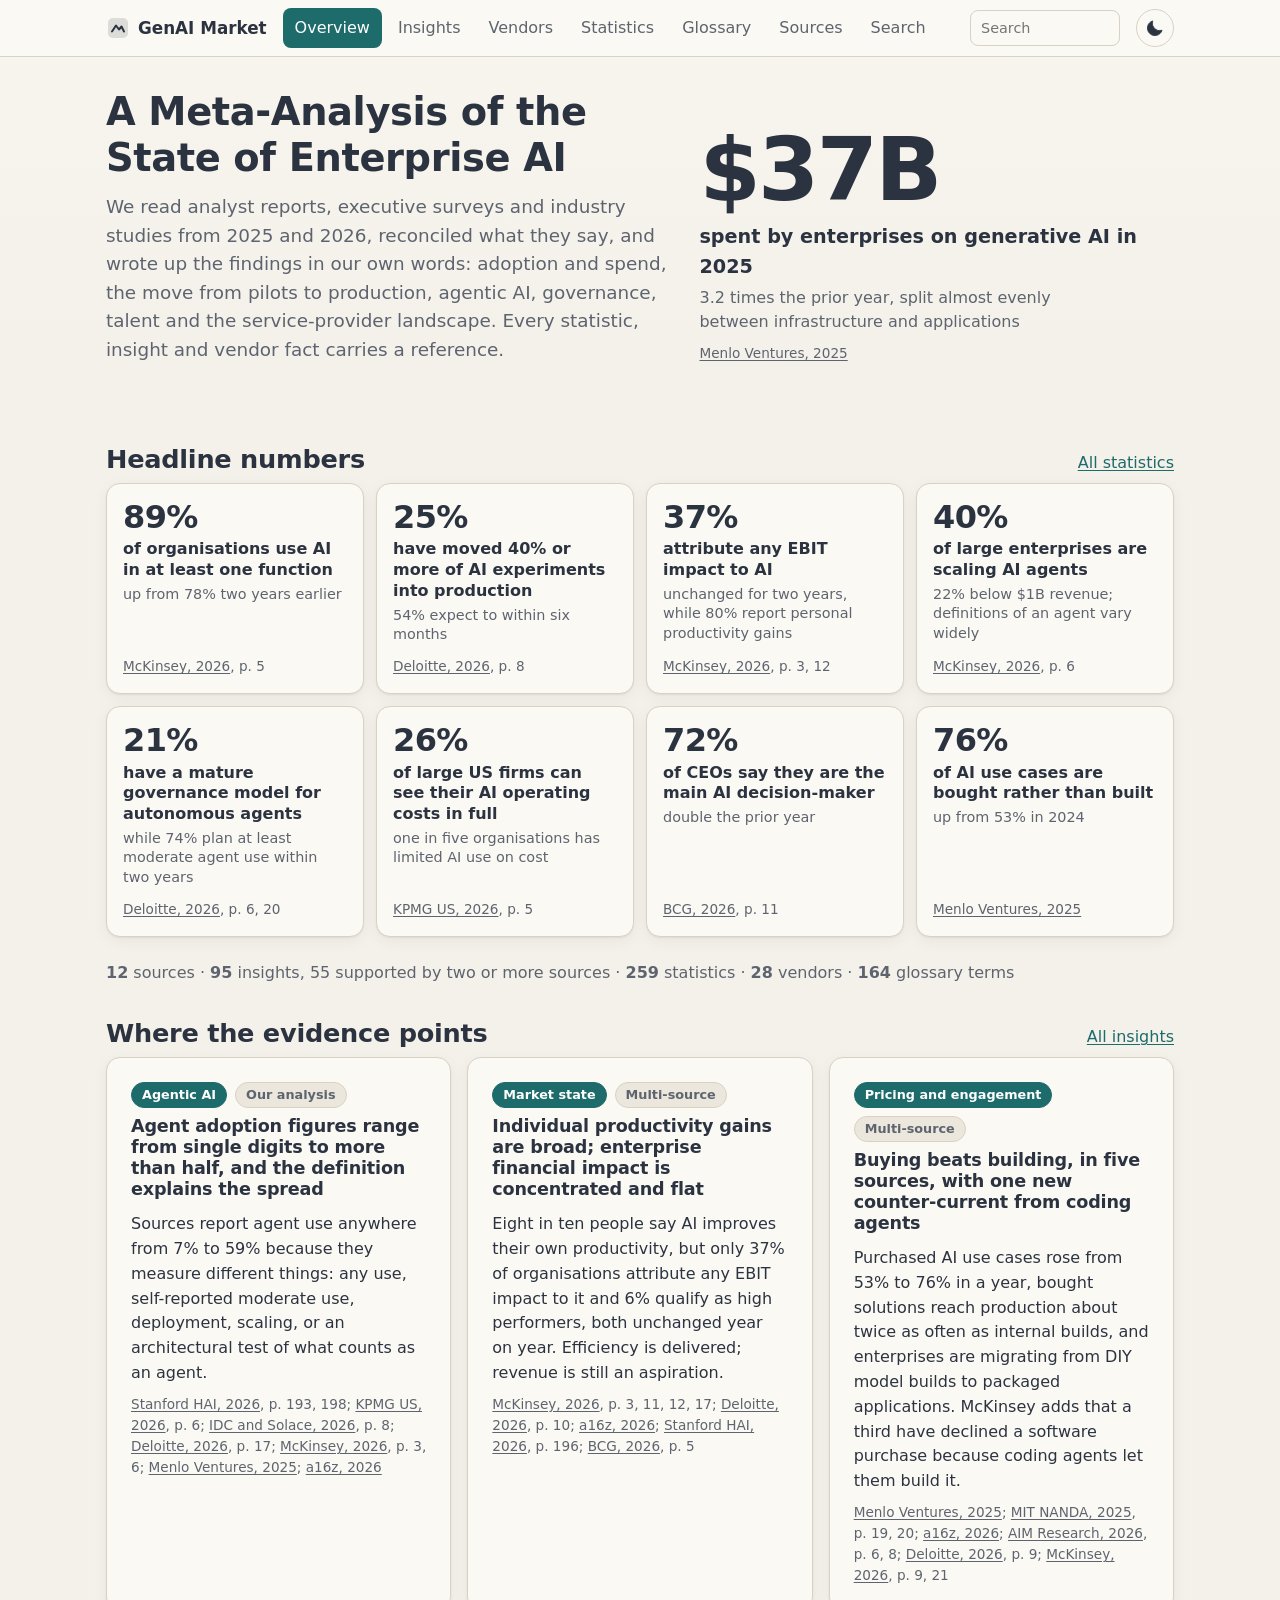
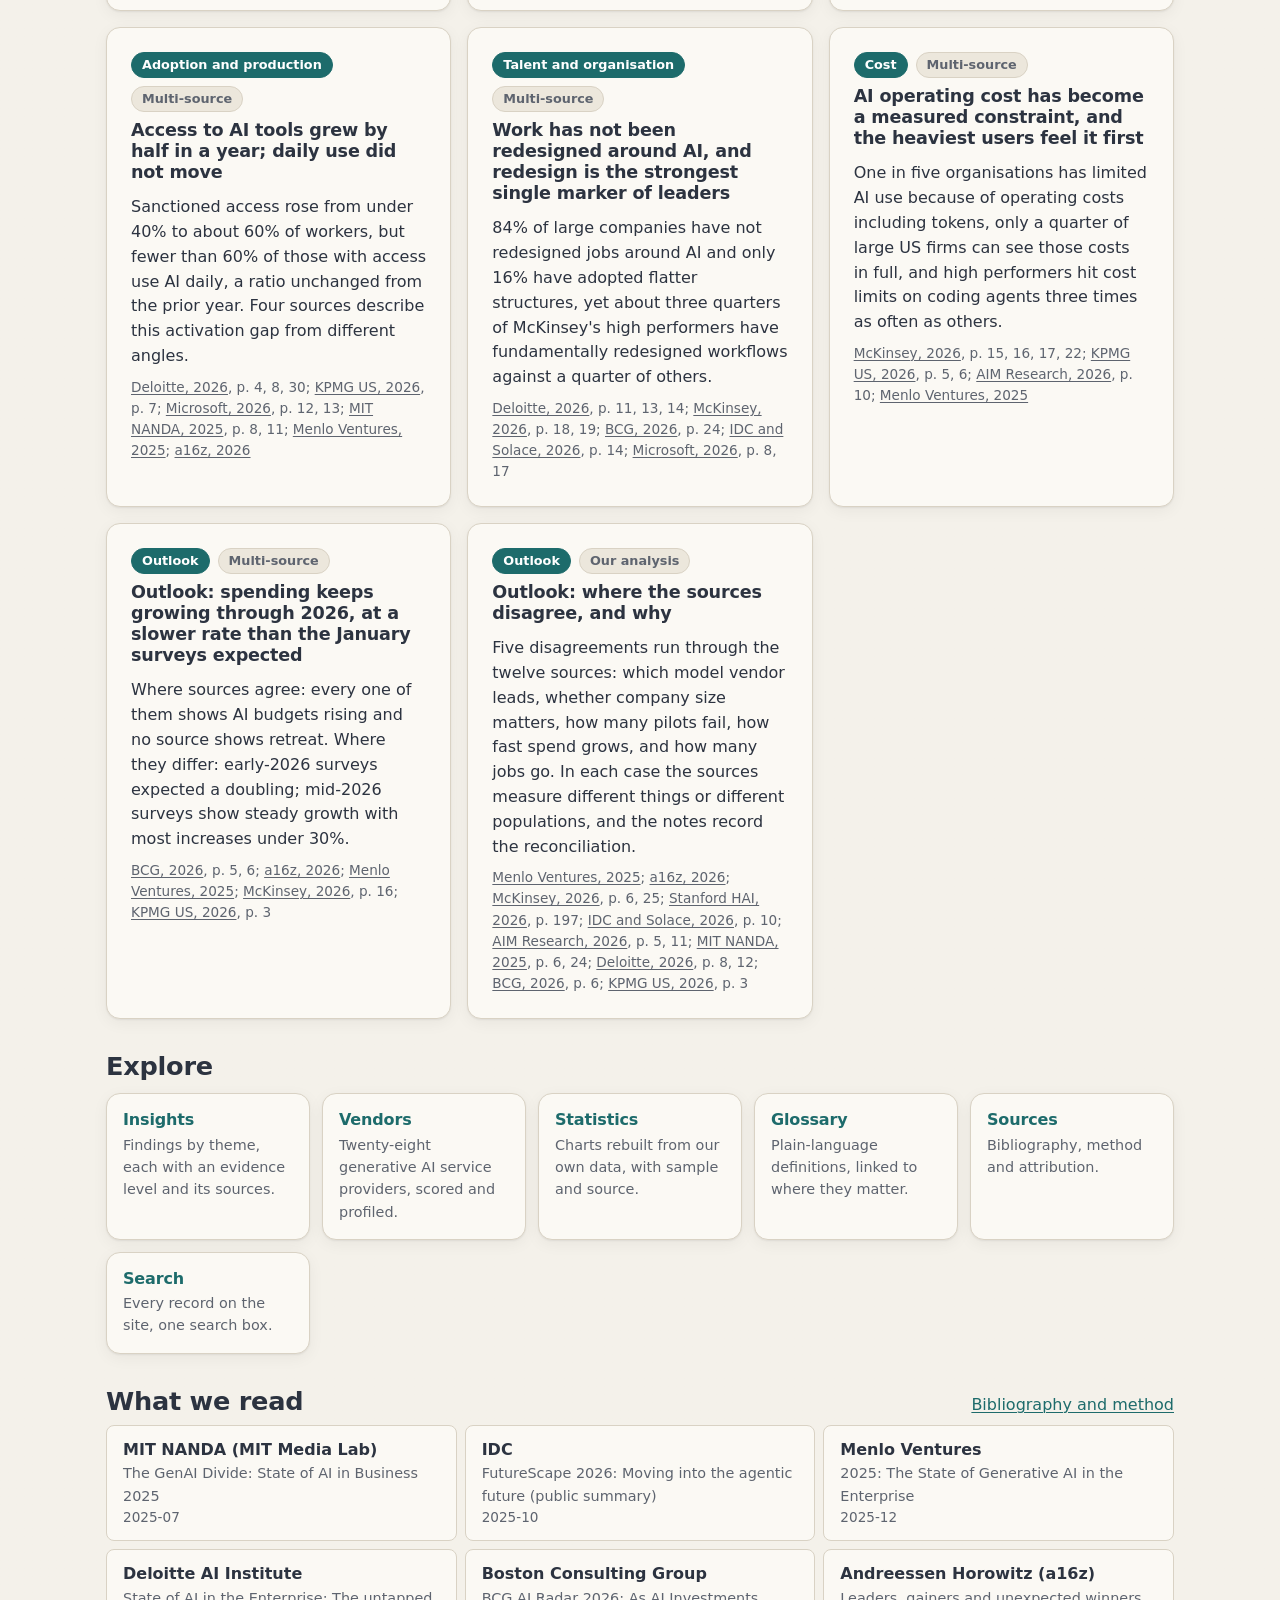
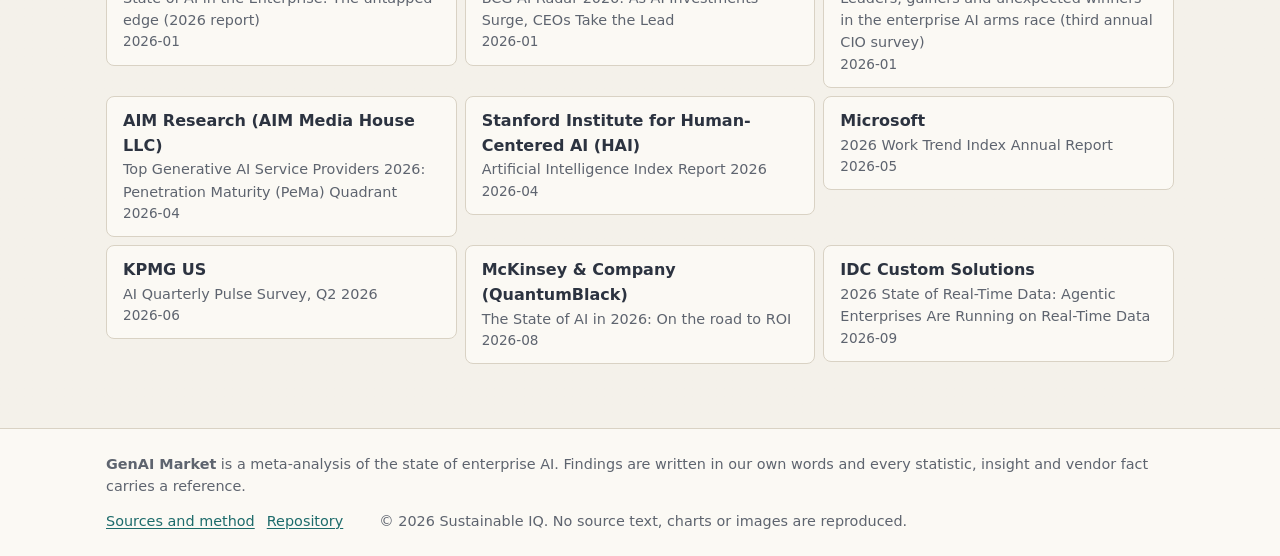
==== site/index.html @ 607a6de2 "Headline: A Meta-Analysis of the State of Enterprise AI Title case, source count removed from the he" ====
<!DOCTYPE html>
<html lang="en">
<head>
<meta charset="utf-8">
<meta name="viewport" content="width=device-width, initial-scale=1">
<title>GenAI Market — A Meta-Analysis of the State of Enterprise AI</title>
<meta name="description" content="A meta-analysis of enterprise AI adoption and the generative AI services market, built from twelve analyst reports and surveys, with a reference for every finding.">
<link rel="icon" href="assets/favicon.svg" type="image/svg+xml">
<link rel="stylesheet" href="css/site.css">
<script>
/* Apply a stored theme before first paint to avoid a flash. */
(function(){try{var t=localStorage.getItem("theme");if(t==="dark"||t==="light")document.documentElement.setAttribute("data-theme",t);}catch(e){}})();
</script>
</head>
<body data-page="home">
<main id="main" class="container">
<section class="hero" aria-labelledby="hero-heading">
  <div>
    <h1 id="hero-heading">A Meta-Analysis of the State of Enterprise AI</h1>
    <p class="lead">We read analyst reports, executive surveys and industry studies from 2025 and 2026, reconciled what they say, and wrote up the findings in our own words: adoption and spend, the move from pilots to production, agentic AI, governance, talent and the service-provider landscape. Every statistic, insight and vendor fact carries a reference.</p>
  </div>
  <div id="hero" aria-live="polite"></div>
</section>

<section aria-labelledby="kpi-heading">
  <div class="section-head">
    <h2 id="kpi-heading">Headline numbers</h2>
    <a href="stats.html">All statistics</a>
  </div>
  <div id="kpis" class="kpi-row"></div>
  <p id="counts" class="counts"></p>
</section>

<section aria-labelledby="insights-heading">
  <div class="section-head">
    <h2 id="insights-heading">Where the evidence points</h2>
    <a href="insights.html">All insights</a>
  </div>
  <div id="top-insights" class="grid"></div>
</section>

<section aria-labelledby="explore-heading">
  <h2 id="explore-heading">Explore</h2>
  <div class="section-links">
    <a class="card" href="insights.html"><h3>Insights</h3><p class="muted">Findings by theme, each with an evidence level and its sources.</p></a>
    <a class="card" href="vendors.html"><h3>Vendors</h3><p class="muted">Twenty-eight generative AI service providers, scored and profiled.</p></a>
    <a class="card" href="stats.html"><h3>Statistics</h3><p class="muted">Charts rebuilt from our own data, with sample and source.</p></a>
    <a class="card" href="glossary.html"><h3>Glossary</h3><p class="muted">Plain-language definitions, linked to where they matter.</p></a>
    <a class="card" href="sources.html"><h3>Sources</h3><p class="muted">Bibliography, method and attribution.</p></a>
    <a class="card" href="search.html"><h3>Search</h3><p class="muted">Every record on the site, one search box.</p></a>
  </div>
</section>

<section aria-labelledby="sources-heading">
  <div class="section-head">
    <h2 id="sources-heading">What we read</h2>
    <a href="sources.html">Bibliography and method</a>
  </div>
  <ul id="sources-strip" class="sources-strip"></ul>
</section>
</main>
<script src="js/shell.js"></script>
<script src="js/home.js"></script>
</body>
</html>
---- site/css/site.css ----
/* GenAI Market — shared styles. No build step; plain CSS with custom properties. */

/* ---------- Tokens ---------- */
:root {
  /* Warm ivory surfaces and charcoal ink: no pure white, no pure black. Teal accent. */
  --bg: #f4f1ea;
  --surface: #fbf9f4;
  --surface-2: #ece7dc;
  --text: #2c3340;
  --muted: #5e646f;
  --border: #d9d2c4;
  --accent: #1d6b6b;
  --accent-strong: #155555;
  --accent-contrast: #ffffff;
  --link: #1d6b6b;
  --link-hover: #155555;
  --focus: #d99a1e;
  --warn-bg: #f6e7c6;
  --warn-text: #664806;
  --ok: #2f7a4d;

  --font-sans: system-ui, -apple-system, "Segoe UI", Roboto, "Helvetica Neue", Arial, sans-serif;
  --font-mono: ui-monospace, "Cascadia Mono", "SF Mono", Menlo, Consolas, monospace;

  --space-1: 4px;
  --space-2: 8px;
  --space-3: 12px;
  --space-4: 16px;
  --space-5: 24px;
  --space-6: 32px;
  --space-7: 48px;
  --space-8: 64px;

  --radius: 8px;
  --radius-lg: 14px;
  --container: 1100px;
  --gutter: 16px;
  --shadow: 0 1px 2px rgba(0, 0, 0, 0.06), 0 4px 16px rgba(0, 0, 0, 0.05);

  color-scheme: light;
}

@media (prefers-color-scheme: dark) {
  :root:not([data-theme="light"]) {
    --bg: #1a1d23;
    --surface: #22262e;
    --surface-2: #2b3039;
    --text: #e6e2d9;
    --muted: #a29e95;
    --border: #3a3f49;
    --accent: #7cc4bf;
    --accent-strong: #9dd6d2;
    --accent-contrast: #0f1f1e;
    --link: #7cc4bf;
    --link-hover: #9dd6d2;
    --focus: #f0b84a;
    --warn-bg: #3b2f12;
    --warn-text: #f1d391;
    --ok: #6cc48f;
    --shadow: 0 1px 2px rgba(0, 0, 0, 0.4), 0 4px 16px rgba(0, 0, 0, 0.35);
    color-scheme: dark;
  }
}

:root[data-theme="dark"] {
  --bg: #1a1d23;
  --surface: #22262e;
  --surface-2: #2b3039;
  --text: #e6e2d9;
  --muted: #a29e95;
  --border: #3a3f49;
  --accent: #7cc4bf;
  --accent-strong: #9dd6d2;
  --accent-contrast: #0f1f1e;
  --link: #7cc4bf;
  --link-hover: #9dd6d2;
  --focus: #f0b84a;
  --warn-bg: #3b2f12;
  --warn-text: #f1d391;
  --ok: #6cc48f;
  --shadow: 0 1px 2px rgba(0, 0, 0, 0.4), 0 4px 16px rgba(0, 0, 0, 0.35);
  color-scheme: dark;
}

/* ---------- Base ---------- */
*, *::before, *::after { box-sizing: border-box; }

html { -webkit-text-size-adjust: 100%; scroll-padding-top: 72px; }
@media (max-width: 640px) { html { scroll-padding-top: 112px; } }

body {
  margin: 0;
  background: var(--bg);
  background-image: linear-gradient(180deg, color-mix(in srgb, var(--surface) 55%, var(--bg)) 0, var(--bg) 360px);
  background-repeat: no-repeat;
  color: var(--text);
  font-family: var(--font-sans);
  font-size: 16px;
  line-height: 1.55;
  min-height: 100vh;
  display: flex;
  flex-direction: column;
}

a { color: var(--link); text-decoration-thickness: 1px; text-underline-offset: 2px; }
a:hover { color: var(--link-hover); }

:focus-visible { outline: 3px solid var(--focus); outline-offset: 2px; }

h1, h2, h3, h4 { line-height: 1.2; margin: 0 0 var(--space-3); font-weight: 650; letter-spacing: -0.01em; }
h1 { font-size: clamp(1.7rem, 2.2vw + 1rem, 2.4rem); }
h2 { font-size: clamp(1.3rem, 1.2vw + 1rem, 1.6rem); margin-top: var(--space-6); }
h3 { font-size: 1.1rem; margin-top: var(--space-5); }
p { margin: 0 0 var(--space-4); }
small, .muted { color: var(--muted); }
code, pre { font-family: var(--font-mono); font-size: 0.92em; }
hr { border: 0; border-top: 1px solid var(--border); margin: var(--space-6) 0; }

img, svg { max-width: 100%; height: auto; }

.container {
  width: 100%;
  max-width: var(--container);
  margin: 0 auto;
  padding-left: var(--gutter);
  padding-right: var(--gutter);
}

.skip-link {
  position: absolute; left: -9999px; top: 0;
  background: var(--accent); color: var(--accent-contrast);
  padding: var(--space-2) var(--space-3); border-radius: 0 0 var(--radius) 0; z-index: 100;
}
.skip-link:focus { left: 0; }

/* ---------- Header and nav ---------- */
.site-header {
  background: var(--surface);
  border-bottom: 1px solid var(--border);
  position: sticky; top: 0; z-index: 50;
}
.site-header .container {
  display: flex; align-items: center; gap: var(--space-4);
  min-height: 56px;
}
.brand {
  display: inline-flex; align-items: center; gap: var(--space-2);
  color: var(--text); text-decoration: none; font-weight: 700; white-space: nowrap;
}
.brand svg { width: 24px; height: 24px; }
.brand-name { font-size: 1.05rem; }

.site-nav { flex: 1; min-width: 0; }
.site-nav ul {
  list-style: none; margin: 0; padding: 0;
  display: flex; gap: var(--space-1);
  overflow-x: auto; scrollbar-width: none;
}
.site-nav ul::-webkit-scrollbar { display: none; }
.site-nav a {
  display: block; padding: var(--space-2) var(--space-3);
  border-radius: var(--radius); color: var(--muted); text-decoration: none; white-space: nowrap;
  font-weight: 500;
}
.site-nav a:hover { color: var(--text); background: var(--surface-2); }
.site-nav a[aria-current="page"] { color: var(--accent-contrast); background: var(--accent); }

.theme-toggle {
  flex: none; display: inline-flex; align-items: center; justify-content: center;
  width: 38px; height: 38px; padding: 0; border-radius: 50%;
  border: 1px solid var(--border); background: var(--surface); color: var(--text); cursor: pointer;
}
.theme-toggle:hover { background: var(--surface-2); }
.theme-toggle svg { width: 20px; height: 20px; }

@media (max-width: 640px) {
  .site-header .container { flex-wrap: wrap; padding-top: var(--space-2); padding-bottom: var(--space-2); row-gap: var(--space-2); }
  .brand { order: 1; }
  .theme-toggle { order: 2; margin-left: auto; }
  .site-nav { order: 3; flex-basis: 100%; }
  .site-nav ul { padding-bottom: 2px; }
}

/* ---------- Main and footer ---------- */
main { flex: 1; padding-top: var(--space-6); padding-bottom: var(--space-8); }

.site-footer {
  border-top: 1px solid var(--border);
  background: var(--surface);
  color: var(--muted);
  font-size: 0.9rem;
  padding: var(--space-5) 0;
}
.site-footer .container { display: flex; flex-wrap: wrap; gap: var(--space-3) var(--space-5); align-items: baseline; }
.site-footer p { margin: 0; }
.site-footer nav a { margin-right: var(--space-3); }

/* ---------- Common components ---------- */
.lead { font-size: 1.15rem; color: var(--muted); max-width: 60ch; }

.card {
  background: var(--surface);
  border: 1px solid var(--border);
  border-radius: var(--radius-lg);
  padding: var(--space-5);
  box-shadow: var(--shadow);
}
.stack > * + * { margin-top: var(--space-4); }

a.card { display: block; color: inherit; text-decoration: none; }
a.card:hover { border-color: var(--accent); }
a.card h3 { color: var(--link); margin-top: 0; }
a.card p { margin-bottom: 0; }

.grid { display: grid; gap: var(--space-4); grid-template-columns: repeat(auto-fit, minmax(min(260px, 100%), 1fr)); }

.pill {
  display: inline-block; padding: 2px 10px; border-radius: 999px;
  background: var(--surface-2); color: var(--muted); font-size: 0.8rem; font-weight: 600;
  border: 1px solid var(--border);
}
a.pill { text-decoration: none; }
a.pill:hover { border-color: var(--accent); }
.pill-accent { background: var(--accent); color: var(--accent-contrast); border-color: var(--accent); }
a.pill-accent:hover { background: var(--accent-strong); color: var(--accent-contrast); }
.pill-ok { color: var(--ok); }
.pill-warn { background: var(--warn-bg); color: var(--warn-text); border-color: transparent; }

.notice {
  background: var(--warn-bg); color: var(--warn-text);
  border-radius: var(--radius); padding: var(--space-3) var(--space-4); margin: var(--space-4) 0;
}

.placeholder {
  border: 1px dashed var(--border); border-radius: var(--radius-lg);
  padding: var(--space-6); color: var(--muted); text-align: center; margin-top: var(--space-5);
}

.ref { color: var(--muted); font-size: 0.85rem; }
.ref a { color: inherit; }

table { border-collapse: collapse; width: 100%; font-size: 0.95rem; }
th, td { text-align: left; padding: var(--space-2) var(--space-3); border-bottom: 1px solid var(--border); vertical-align: top; }
th { color: var(--muted); font-weight: 600; font-size: 0.85rem; text-transform: uppercase; letter-spacing: 0.04em; }
.table-wrap { overflow-x: auto; }

button, .button {
  font: inherit; cursor: pointer;
  border: 1px solid var(--border); background: var(--surface); color: var(--text);
  padding: var(--space-2) var(--space-4); border-radius: var(--radius);
}
button:hover, .button:hover { background: var(--surface-2); }
.button-primary { background: var(--accent); color: var(--accent-contrast); border-color: var(--accent); }
.button-primary:hover { background: var(--accent-strong); }

input[type="search"], input[type="text"], select {
  font: inherit; color: var(--text); background: var(--surface);
  border: 1px solid var(--border); border-radius: var(--radius); padding: var(--space-2) var(--space-3);
  min-height: 40px;
}

.visually-hidden {
  position: absolute !important; width: 1px; height: 1px; overflow: hidden;
  clip: rect(0 0 0 0); white-space: nowrap; border: 0; padding: 0; margin: -1px;
}

@media (prefers-reduced-motion: no-preference) {
  .site-nav a, .theme-toggle, button, .button { transition: background-color 120ms ease, color 120ms ease; }
}

/* ---------- Chart tokens (validated with the dataviz palette checker on both surfaces) ---------- */
:root {
  --series-1: #2a78d6; --series-2: #eb6834; --series-3: #1baf7a; --series-4: #eda100;
  --series-5: #e87ba4; --series-6: #008300; --series-7: #4a3aa7; --series-8: #e34948;
  --seq-250: #86b6ef; --seq-350: #5598e7; --seq-450: #2a78d6; --seq-550: #1c5cab; --seq-650: #104281;
  --div-neg: #e34948; --div-mid: #ece7dc; --div-pos: #2a78d6;
  --viz-grid: #e4dfd3; --viz-axis: #c6bfb0; --viz-muted: #86827a; --viz-deemph: #cbc5b8;
}
@media (prefers-color-scheme: dark) {
  :root:not([data-theme="light"]) {
    --series-1: #3987e5; --series-2: #d95926; --series-3: #199e70; --series-4: #c98500;
    --series-5: #d55181; --series-6: #008300; --series-7: #9085e9; --series-8: #e66767;
    --seq-250: #184f95; --seq-350: #256abf; --seq-450: #3987e5; --seq-550: #6da7ec; --seq-650: #9ec5f4;
    --div-neg: #e66767; --div-mid: #2b3039; --div-pos: #3987e5;
    --viz-grid: #30353e; --viz-axis: #3d424c; --viz-muted: #8b877f; --viz-deemph: #4d525c;
  }
}
:root[data-theme="dark"] {
  --series-1: #3987e5; --series-2: #d95926; --series-3: #199e70; --series-4: #c98500;
  --series-5: #d55181; --series-6: #008300; --series-7: #9085e9; --series-8: #e66767;
  --seq-250: #184f95; --seq-350: #256abf; --seq-450: #3987e5; --seq-550: #6da7ec; --seq-650: #9ec5f4;
  --div-neg: #e66767; --div-mid: #2b3039; --div-pos: #3987e5;
  --viz-grid: #30353e; --viz-axis: #3d424c; --viz-muted: #8b877f; --viz-deemph: #4d525c;
}

/* ---------- Overview page ---------- */
.hero {
  display: grid; gap: var(--space-5); align-items: end;
  grid-template-columns: minmax(0, 1.2fr) minmax(0, 1fr);
  margin-bottom: var(--space-6);
}
.hero-figure { font-size: clamp(3rem, 6vw + 1rem, 5.5rem); font-weight: 700; line-height: 1; letter-spacing: -0.03em; margin: 0 0 var(--space-2); }
.hero-label { font-size: 1.2rem; font-weight: 600; margin: 0 0 var(--space-1); }
.hero-context { margin: 0 0 var(--space-2); max-width: 40ch; }
@media (max-width: 760px) { .hero { grid-template-columns: 1fr; } }

.kpi-row { display: grid; gap: var(--space-3); grid-template-columns: repeat(auto-fit, minmax(min(220px, 100%), 1fr)); }
.stat-tile {
  display: flex; flex-direction: column; gap: var(--space-1);
  background: var(--surface); border: 1px solid var(--border); border-radius: var(--radius-lg);
  padding: var(--space-4); color: inherit; text-decoration: none; box-shadow: var(--shadow);
}
.stat-link { display: flex; flex-direction: column; gap: var(--space-1); color: inherit; text-decoration: none; }
.stat-link:hover .stat-value { color: var(--link); }
.stat-value { font-size: 2rem; font-weight: 650; line-height: 1.1; letter-spacing: -0.02em; }
.stat-label { font-weight: 600; line-height: 1.3; }
.stat-context { font-size: 0.9rem; line-height: 1.35; }
.stat-tile .ref { margin-top: auto; padding-top: var(--space-2); }

.counts { margin: var(--space-5) 0 0; color: var(--muted); }

.section-head { display: flex; align-items: baseline; justify-content: space-between; gap: var(--space-4); flex-wrap: wrap; }
.section-head h2 { margin-bottom: var(--space-2); }

.insight-card h3 { margin-top: var(--space-2); }
.insight-card h3 a { color: inherit; text-decoration: none; }
.insight-card h3 a:hover { color: var(--link); text-decoration: underline; }
.insight-card p { margin-bottom: var(--space-2); }
.insight-card .ref { margin: 0; }
.pills { display: flex; flex-wrap: wrap; gap: var(--space-2); }

.sources-strip { list-style: none; margin: 0; padding: 0; display: grid; gap: var(--space-2); grid-template-columns: repeat(auto-fit, minmax(min(300px, 100%), 1fr)); }
.sources-strip a {
  display: grid; grid-template-columns: 1fr auto; gap: 0 var(--space-3);
  padding: var(--space-3) var(--space-4); border: 1px solid var(--border); border-radius: var(--radius);
  background: var(--surface); color: inherit; text-decoration: none;
}
.sources-strip a:hover { border-color: var(--accent); }
.src-pub { font-weight: 600; }
.src-title { grid-column: 1 / -1; font-size: 0.9rem; color: var(--muted); }
.src-date { font-size: 0.85rem; }

.section-links { display: grid; gap: var(--space-3); grid-template-columns: repeat(auto-fit, minmax(min(200px, 100%), 1fr)); }
.section-links a.card { padding: var(--space-4); }
.section-links h3 { font-size: 1rem; margin-bottom: var(--space-1); }
.section-links p { font-size: 0.9rem; }

/* ---------- Filters and list pages ---------- */
.filters {
  display: flex; flex-wrap: wrap; gap: var(--space-3); align-items: end;
  background: var(--surface); border: 1px solid var(--border); border-radius: var(--radius-lg);
  padding: var(--space-4); margin: var(--space-5) 0 var(--space-3);
}
.filters label { display: flex; flex-direction: column; gap: var(--space-1); font-size: 0.85rem; color: var(--muted); font-weight: 600; }
.filters select, .filters input { font-weight: 400; color: var(--text); min-width: 160px; }
.filters .grow { flex: 1 1 200px; }
.filters .grow input { width: 100%; }
.filters button { min-height: 40px; }
.count-line { margin: 0 0 var(--space-4); }

.theme-head { display: flex; align-items: baseline; gap: var(--space-3); padding-bottom: var(--space-2); border-bottom: 1px solid var(--border); }
.theme-head .count { font-size: 0.95rem; font-weight: 500; }

.insight h3 { margin-top: var(--space-3); }
.insight .pill-id { font-family: var(--font-mono); font-weight: 500; text-decoration: none; }
.insight-summary { margin-bottom: var(--space-3); }
.insight details summary {
  cursor: pointer; color: var(--link); font-weight: 600; list-style: none; display: inline-flex; align-items: center; gap: var(--space-2);
}
.insight details summary::-webkit-details-marker { display: none; }
.insight details summary::before { content: ""; width: 0; height: 0; border: 5px solid transparent; border-left-color: currentColor; border-right-width: 0; transition: transform 120ms ease; }
.insight details[open] summary::before { transform: rotate(90deg); }
.insight-detail { margin-top: var(--space-3); padding-top: var(--space-3); border-top: 1px solid var(--border); }
.insight-detail p:last-child { margin-bottom: 0; }
.insight.is-target { border-color: var(--accent); box-shadow: 0 0 0 3px color-mix(in srgb, var(--accent) 25%, transparent); }

.related { font-size: 0.9rem; }
.chip {
  display: inline-block; margin: 2px 6px 2px 0; padding: 1px 8px; border-radius: 6px;
  background: var(--surface-2); border: 1px solid var(--border); color: var(--text); text-decoration: none; font-size: 0.85rem;
}
.chip:hover { border-color: var(--accent); color: var(--link); }

@media (max-width: 640px) {
  .filters label { flex: 1 1 100%; }
  .filters select, .filters input { min-width: 0; width: 100%; }
  .filters button { width: 100%; }
}

/* ---------- Charts: shared chrome (quadrant, stats) ---------- */
.chart-card { margin-top: var(--space-5); }
.chart-card h2 { margin-top: 0; }
.chart-hint { margin: 0 0 var(--space-2); font-size: 0.9rem; }
.viz-grid { stroke: var(--viz-grid); stroke-width: 1; }
.viz-frame { fill: none; stroke: var(--viz-axis); stroke-width: 1; }
.viz-tick { fill: var(--muted); font-size: 11px; font-variant-numeric: tabular-nums; }
.viz-axis-label { fill: var(--muted); font-size: 12px; font-weight: 600; }
.viz-tooltip {
  position: absolute; z-index: 5; pointer-events: none; min-width: 160px; max-width: 220px;
  background: var(--surface); color: var(--text); border: 1px solid var(--border); border-radius: var(--radius);
  box-shadow: var(--shadow); padding: var(--space-2) var(--space-3); font-size: 0.85rem; line-height: 1.35;
}
.viz-tooltip strong { display: block; margin-bottom: 2px; }
.viz-tooltip[hidden] { display: none; }

/* ---------- Vendors page ---------- */
.method-card { margin-top: var(--space-4); padding: var(--space-4) var(--space-5); }
.method-card p:last-child { margin-bottom: 0; }
.axes { display: grid; gap: var(--space-2) var(--space-4); grid-template-columns: auto 1fr; margin: 0 0 var(--space-3); font-size: 0.95rem; }
.axes div { display: contents; }
.axes dt { font-weight: 700; color: var(--accent); }
.axes dd { margin: 0; color: var(--muted); }

.quadrant-wrap { position: relative; width: 100%; }
.quadrant { display: block; width: 100%; height: auto; overflow: visible; }
.quad-bg { fill: var(--surface-2); opacity: 0.55; }
.quad-bg.is-off { opacity: 0.2; }
.quad-label { fill: var(--muted); font-size: 12px; font-weight: 700; letter-spacing: 0.04em; text-transform: uppercase; }
.quad-label.is-small { font-size: 10px; letter-spacing: 0.02em; }
.quad-threshold { stroke: var(--viz-axis); stroke-width: 1.5; }
.quad-point { cursor: pointer; outline: none; }
.quad-hit { fill: transparent; }
.quad-dot { fill: var(--series-1); stroke: var(--surface); stroke-width: 2; transition: r 120ms ease; }
.quad-point.is-off { cursor: default; }
.quad-point.is-off .quad-dot { fill: var(--viz-deemph); }
.quad-point.is-hover .quad-dot, .quad-point:focus-visible .quad-dot { r: 8; stroke: var(--focus); stroke-width: 3; }
.quad-name { fill: var(--text); font-weight: 600; paint-order: stroke; stroke: var(--surface); stroke-width: 3px; stroke-linejoin: round; }
.quad-leader { stroke: var(--viz-muted); stroke-width: 1; }
.quad-legend { display: flex; flex-direction: column; gap: var(--space-2); margin: var(--space-3) 0 var(--space-2); font-size: 0.9rem; }
.quad-meanings { color: var(--muted); font-size: 0.85rem; line-height: 1.5; }
.quad-meanings strong { color: var(--text); }

.vendor-table th.num, .vendor-table td.num { text-align: right; font-variant-numeric: tabular-nums; white-space: nowrap; }
.vendor-table tbody th { font-size: 0.95rem; text-transform: none; letter-spacing: 0; color: var(--text); font-weight: 600; }
.vendor-table td.cell-list { color: var(--muted); font-size: 0.85rem; min-width: 220px; }
.vendor-table tbody tr:hover { background: var(--surface-2); }
.vendor-table tbody tr.is-target { background: color-mix(in srgb, var(--accent) 12%, transparent); }
.vendor-table td.placeholder { margin: 0; border-radius: 0; border: 0; }
.sort-btn {
  background: none; border: 0; padding: 0; margin: 0; color: inherit; font: inherit; text-transform: inherit; letter-spacing: inherit;
  cursor: pointer; white-space: nowrap; border-radius: 4px;
}
.sort-btn:hover { color: var(--text); background: none; }
.sort-btn.is-active { color: var(--text); }
.sort-arrow { font-size: 0.7em; }
.link-btn { background: none; border: 0; padding: 0; color: var(--link); font: inherit; font-weight: inherit; text-align: left; cursor: pointer; text-decoration: underline; text-decoration-thickness: 1px; text-underline-offset: 2px; }
.link-btn:hover { color: var(--link-hover); background: none; }

.drawer {
  position: fixed; inset: 0 0 0 auto; margin: 0; height: 100dvh; max-height: 100dvh; width: min(560px, 100%);
  border: 0; border-left: 1px solid var(--border); background: var(--surface); color: var(--text);
  padding: var(--space-5) var(--space-5) var(--space-7); overflow-y: auto; box-shadow: var(--shadow);
}
.drawer::backdrop { background: rgba(0, 0, 0, 0.45); }
.drawer-head { display: flex; align-items: flex-start; justify-content: space-between; gap: var(--space-3); }
.drawer-close { flex: none; width: 38px; height: 38px; padding: 0; border-radius: 50%; font-size: 1.4rem; line-height: 1; }
.drawer h2 { margin-top: var(--space-3); }
.drawer h3 { font-size: 1rem; margin-top: var(--space-5); }
.drawer ul { margin: 0 0 var(--space-3); padding-left: 1.2em; }
.drawer li { margin-bottom: var(--space-1); }
.platforms { margin: 0 0 var(--space-3); }
.platforms div { padding: var(--space-2) 0; border-bottom: 1px solid var(--border); }
.platforms dt { font-weight: 600; }
.platforms dd { margin: 0; color: var(--muted); font-size: 0.92rem; }
table.compact { font-size: 0.9rem; }
@media (max-width: 640px) {
  .drawer { padding: var(--space-4) var(--gutter) var(--space-7); }
  .axes { grid-template-columns: 1fr; }
}

/* ---------- Statistics page ---------- */
.viz-tooltip-fixed { position: fixed; }
.stats-grid { display: grid; gap: var(--space-4); grid-template-columns: repeat(auto-fit, minmax(min(480px, 100%), 1fr)); align-items: start; margin-bottom: var(--space-5); }
.stat h3 { margin-top: var(--space-3); font-size: 1.02rem; }
.stat .pill-id { font-family: var(--font-mono); font-weight: 500; text-decoration: none; }
.stat.is-target { border-color: var(--accent); box-shadow: 0 0 0 3px color-mix(in srgb, var(--accent) 25%, transparent); }
.stat .chart { margin: var(--space-3) 0; }
.stat-value-lg { font-size: 2.4rem; font-weight: 650; line-height: 1.1; letter-spacing: -0.02em; margin: 0; }
.stat-text { margin: 0; font-size: 1.05rem; }
.stat-foot { border-top: 1px solid var(--border); padding-top: var(--space-3); margin-top: var(--space-3); font-size: 0.9rem; }
.stat-foot p { margin: 0 0 var(--space-2); }
.stat-foot p:last-child { margin-bottom: 0; }
.stat-note, .stat-sample { font-size: 0.88rem; line-height: 1.45; }
.chart-note { font-size: 0.82rem; margin: var(--space-2) 0 0; }

/* Horizontal bars: thin marks, rounded data-end, square baseline, values in text tokens. */
.bars, .ranges { display: flex; flex-direction: column; gap: 6px; }
.bar-row { display: grid; grid-template-columns: minmax(96px, 36%) 1fr auto; gap: 0 var(--space-3); align-items: center; font-size: 0.86rem; }
.bar-label { line-height: 1.3; color: var(--text); }
.bar-track { position: relative; display: block; height: 18px; background: transparent; }
.bar-track::before { content: ""; position: absolute; left: 0; top: 0; bottom: 0; width: 1px; background: var(--viz-axis); }
.bar { display: block; height: 100%; background: var(--series-1); border-radius: 0 4px 4px 0; min-width: 2px; outline-offset: 2px; transition: filter 120ms ease; }
.bar:hover, .bar:focus-visible { filter: brightness(1.12); }
.bar-value { font-variant-numeric: tabular-nums; color: var(--muted); white-space: nowrap; line-height: 1; }
.bars-more { margin-top: 2px; }
.bars-more summary { cursor: pointer; color: var(--link); font-size: 0.86rem; font-weight: 600; margin-bottom: 6px; }
.bars-more[open] summary { margin-bottom: 8px; }
.bars-more > .bar-row + .bar-row { margin-top: 6px; }
.bar-row-grouped { grid-template-columns: minmax(96px, 36%) 1fr; align-items: center; }
.bar-group { display: flex; flex-direction: column; gap: 2px; }
.bar-group .bar-track { height: 12px; display: flex; align-items: center; }
.bar-group .bar { height: 12px; }
.bar-inline-value { margin-left: 6px; font-size: 0.78rem; color: var(--muted); font-variant-numeric: tabular-nums; white-space: nowrap; }
.legend { list-style: none; margin: 0 0 var(--space-3); padding: 0; display: flex; flex-wrap: wrap; gap: var(--space-1) var(--space-4); font-size: 0.85rem; color: var(--text); }
.legend li { display: inline-flex; align-items: center; gap: 6px; }
.swatch { display: inline-block; width: 12px; height: 12px; border-radius: 3px; flex: none; }
.legend-stack { flex-direction: column; gap: var(--space-1); margin: 0; }
.legend-stack li { display: grid; grid-template-columns: auto 1fr auto; gap: 0 var(--space-2); align-items: center; width: 100%; }
.legend-value { font-variant-numeric: tabular-nums; color: var(--muted); }
.donut-wrap { display: flex; align-items: center; gap: var(--space-5); flex-wrap: wrap; }
.donut { flex: none; }
.donut .arc { outline: none; transition: stroke-width 120ms ease; }
.donut .arc:hover, .donut .arc:focus-visible { stroke-width: 26; }
.range-track { background: var(--surface-2); border-radius: 4px; }
.range-track::before { display: none; }
.range-fill { position: absolute; top: 0; bottom: 0; background: var(--series-1); border-radius: 4px; outline-offset: 2px; }
.data-table summary { cursor: pointer; color: var(--link); font-weight: 600; font-size: 0.9rem; }
.data-table .table-wrap { margin-top: var(--space-2); }
.data-table td.num, .data-table th.num { text-align: right; font-variant-numeric: tabular-nums; white-space: nowrap; }
@media (max-width: 480px) {
  .bar-row, .bar-row-grouped { grid-template-columns: 1fr auto; }
  .bar-label { grid-column: 1 / -1; }
  .bar-row-grouped .bar-label { grid-column: 1 / -1; }
  .bar-group { grid-column: 1 / -1; }
}

/* ---------- Glossary page ---------- */
.letter-nav { display: flex; flex-wrap: wrap; gap: 2px; margin: 0 0 var(--space-3); }
.letter-nav a, .letter-nav span { display: inline-flex; align-items: center; justify-content: center; min-width: 30px; height: 30px; border-radius: var(--radius); font-size: 0.85rem; font-weight: 600; text-decoration: none; }
.letter-nav a { color: var(--link); background: var(--surface); border: 1px solid var(--border); }
.letter-nav a:hover { border-color: var(--accent); }
.letter-nav span { color: var(--viz-deemph); }
.term { padding: var(--space-4) var(--space-5); }
.term-head { display: flex; flex-wrap: wrap; align-items: baseline; gap: var(--space-1) var(--space-3); }
.term h3 { margin: 0; font-size: 1.05rem; }
.term h3 a { color: inherit; text-decoration: none; }
.term h3 a:hover { color: var(--link); text-decoration: underline; }
.term-expansion { font-size: 0.9rem; }
.term-def { margin: var(--space-2) 0 var(--space-3); }
.term .pills { margin-bottom: var(--space-2); }
.term .related { margin: 0 0 var(--space-2); }
.term .ref { margin: 0; }
.term.is-target { border-color: var(--accent); box-shadow: 0 0 0 3px color-mix(in srgb, var(--accent) 25%, transparent); }

/* ---------- Sources page ---------- */
.toc { display: flex; flex-wrap: wrap; gap: var(--space-2); margin: 0 0 var(--space-5); }
.toc a { display: inline-block; padding: 4px 12px; border-radius: 999px; border: 1px solid var(--border); background: var(--surface); text-decoration: none; font-size: 0.9rem; font-weight: 600; }
.toc a:hover { border-color: var(--accent); }
.source h3 { margin-top: var(--space-3); font-size: 1.1rem; }
.source .pill-id { font-family: var(--font-mono); font-weight: 500; text-decoration: none; }
.source-line { color: var(--muted); font-size: 0.92rem; margin-bottom: var(--space-3); overflow-wrap: anywhere; }
.source-fields { display: grid; grid-template-columns: max-content 1fr; gap: var(--space-2) var(--space-4); margin: 0 0 var(--space-3); font-size: 0.95rem; }
.source-fields div { display: contents; }
.source-fields dt { font-weight: 600; color: var(--muted); font-size: 0.85rem; text-transform: uppercase; letter-spacing: 0.04em; padding-top: 2px; }
.source-fields dd { margin: 0; }
.source-usage { margin: 0; padding-top: var(--space-3); border-top: 1px solid var(--border); font-size: 0.92rem; }
.source.is-target { border-color: var(--accent); box-shadow: 0 0 0 3px color-mix(in srgb, var(--accent) 25%, transparent); }
.prose h3 { margin-top: var(--space-5); }
.prose ol, .prose ul { padding-left: 1.3em; }
.prose li { margin-bottom: var(--space-2); }
.prose p:last-child { margin-bottom: 0; }
.prose pre { white-space: pre-wrap; overflow-wrap: anywhere; background: var(--surface-2); padding: var(--space-3) var(--space-4); border-radius: var(--radius); font-size: 0.85rem; }
.data-files { list-style: none; padding: 0; margin: 0; display: grid; gap: var(--space-2); }
.data-files li { padding: var(--space-3) var(--space-4); border: 1px solid var(--border); border-radius: var(--radius); background: var(--surface); }
.data-files code { font-weight: 600; }
@media (max-width: 640px) {
  .source-fields { grid-template-columns: 1fr; gap: var(--space-1); }
  .source-fields dd { margin-bottom: var(--space-2); }
}

/* ---------- Search ---------- */
.header-search { flex: none; }
.header-search input { min-height: 36px; width: 150px; padding: 4px 10px; font-size: 0.9rem; }
@media (max-width: 900px) { .header-search { display: none; } }
.search-form { display: flex; gap: var(--space-2); margin: 0 0 var(--space-4); }
.search-form input { flex: 1 1 auto; min-width: 0; font-size: 1.05rem; min-height: 46px; }
.search-form button { min-height: 46px; }
.type-filter { margin-bottom: var(--space-3); }
.result h3 { margin-top: var(--space-2); font-size: 1.05rem; }
.result h3 a { color: var(--link); text-decoration: none; }
.result h3 a:hover { text-decoration: underline; }
.result .pill-id { font-family: var(--font-mono); font-weight: 500; }
.result-snippet { margin-bottom: var(--space-2); font-size: 0.95rem; }
.result .ref { margin: 0; }
mark { background: color-mix(in srgb, var(--focus) 35%, transparent); color: inherit; border-radius: 2px; padding: 0 1px; }
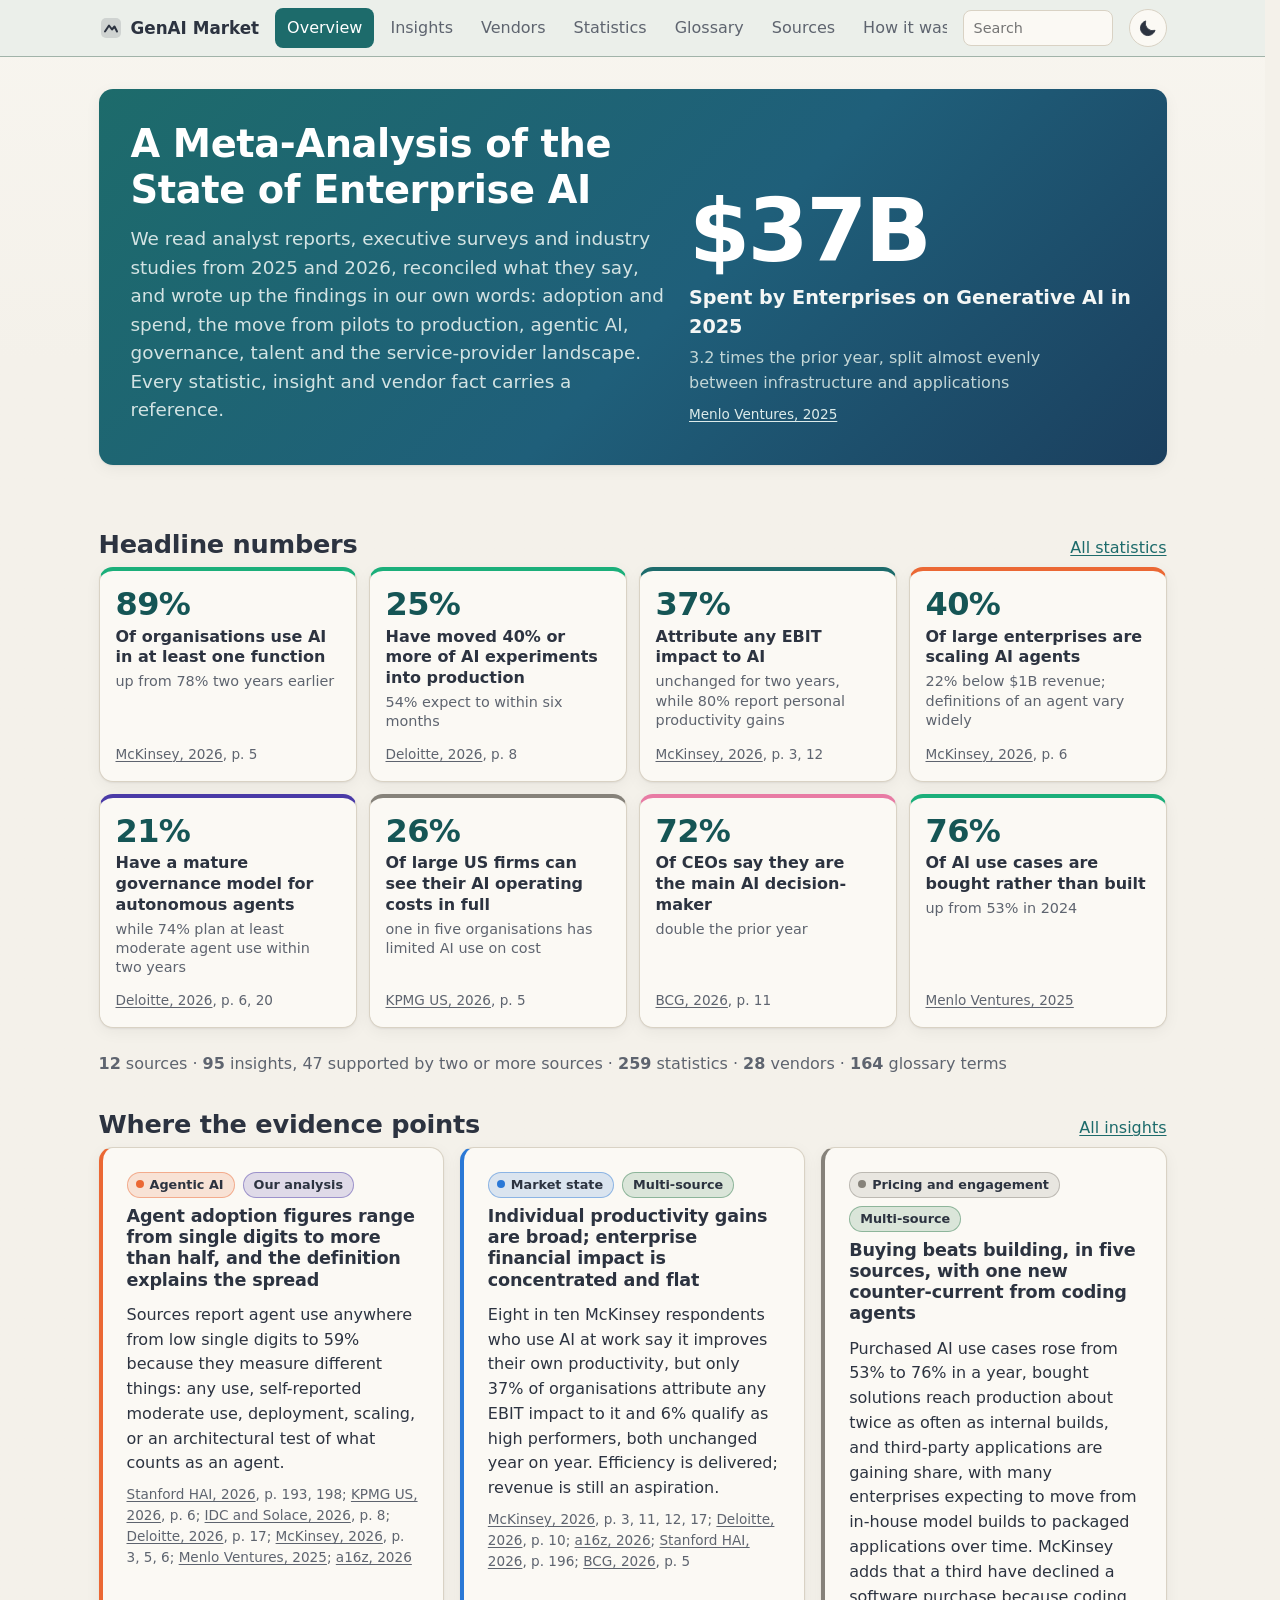
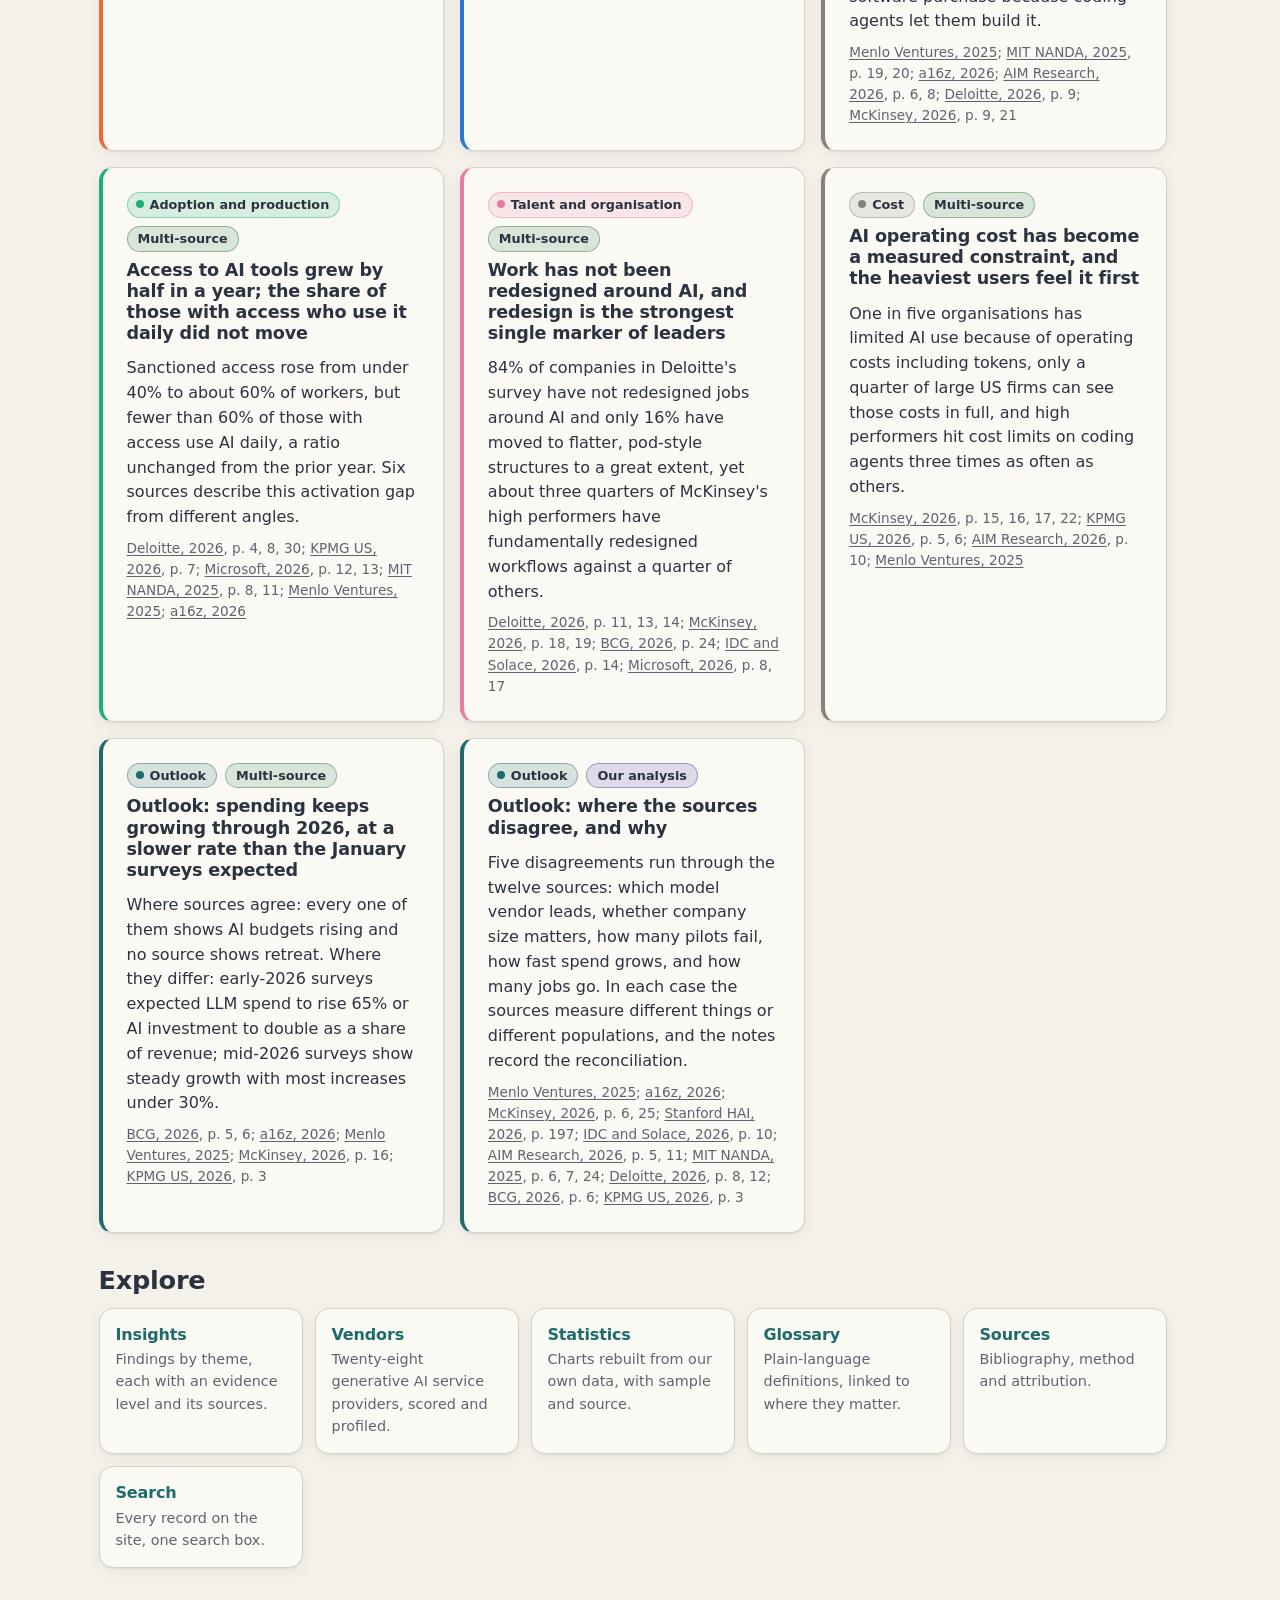
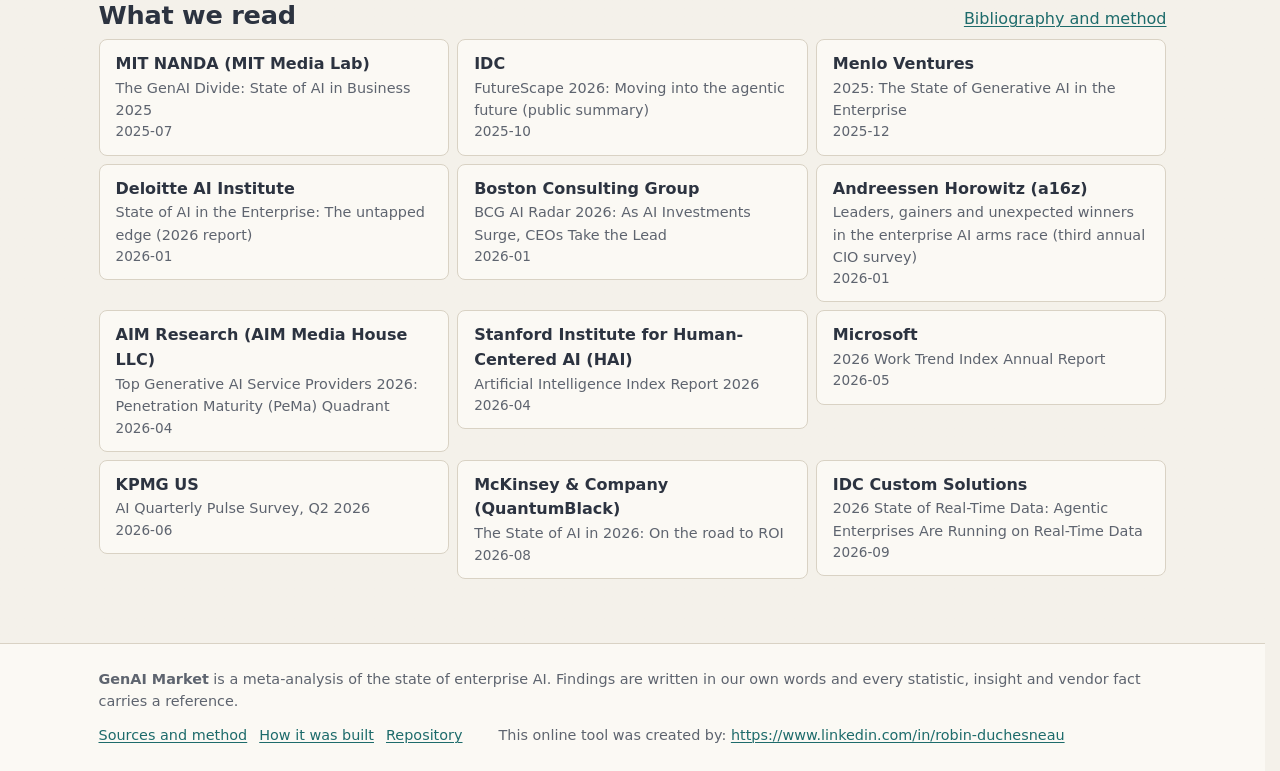
==== commit 4ac3f273: "Steps 7.3 and 7.5: Lighthouse fixes and README source procedure Layout shift: shell script first in " ====
--- a/site/index.html
+++ b/site/index.html
@@ -4,7 +4,7 @@
 <meta charset="utf-8">
 <meta name="viewport" content="width=device-width, initial-scale=1">
 <title>GenAI Market — A Meta-Analysis of the State of Enterprise AI</title>
-<meta name="description" content="A meta-analysis of enterprise AI adoption and the generative AI services market, built from twelve analyst reports and surveys, with a reference for every finding.">
+<meta name="description" content="A meta-analysis of enterprise AI adoption and the generative AI services market, built from analyst reports, executive surveys and industry studies, with a reference for every finding.">
 <link rel="icon" href="assets/favicon.svg" type="image/svg+xml">
 <link rel="stylesheet" href="css/site.css">
 <script>
@@ -13,6 +13,7 @@
 </script>
 </head>
 <body data-page="home">
+<script src="js/shell.js"></script>
 <main id="main" class="container">
 <section class="hero" aria-labelledby="hero-heading">
   <div>
@@ -59,7 +60,6 @@
   <ul id="sources-strip" class="sources-strip"></ul>
 </section>
 </main>
-<script src="js/shell.js"></script>
 <script src="js/home.js"></script>
 </body>
 </html>
--- a/site/css/site.css
+++ b/site/css/site.css
@@ -85,7 +85,8 @@
 /* ---------- Base ---------- */
 *, *::before, *::after { box-sizing: border-box; }
 
-html { -webkit-text-size-adjust: 100%; scroll-padding-top: 72px; }
+/* scrollbar-gutter keeps the page from sliding sideways when loaded data makes it scroll. */
+html { -webkit-text-size-adjust: 100%; scroll-padding-top: 72px; scrollbar-gutter: stable; }
 @media (max-width: 640px) { html { scroll-padding-top: 112px; } }
 
 body {
@@ -135,8 +136,8 @@
 
 /* ---------- Header and nav ---------- */
 .site-header {
-  background: var(--surface);
-  border-bottom: 1px solid var(--border);
+  background: color-mix(in srgb, var(--accent) 7%, var(--surface));
+  border-bottom: 1px solid color-mix(in srgb, var(--accent) 30%, var(--border));
   position: sticky; top: 0; z-index: 50;
 }
 .site-header .container {
@@ -162,7 +163,7 @@
   border-radius: var(--radius); color: var(--muted); text-decoration: none; white-space: nowrap;
   font-weight: 500;
 }
-.site-nav a:hover { color: var(--text); background: var(--surface-2); }
+.site-nav a:hover { color: var(--text); background: color-mix(in srgb, var(--accent) 14%, var(--surface)); }
 .site-nav a[aria-current="page"] { color: var(--accent-contrast); background: var(--accent); }
 
 .theme-toggle {
@@ -183,6 +184,8 @@
 
 /* ---------- Main and footer ---------- */
 main { flex: 1; padding-top: var(--space-6); padding-bottom: var(--space-8); }
+/* Data pages start nearly empty; keep the footer below the fold so it is not pushed down in view. */
+body:not([data-page=""]) > main { min-height: 100vh; }
 
 .site-footer {
   border-top: 1px solid var(--border);
@@ -230,6 +233,12 @@
   background: var(--warn-bg); color: var(--warn-text);
   border-radius: var(--radius); padding: var(--space-3) var(--space-4); margin: var(--space-4) 0;
 }
+
+.search-note { margin-top: calc(-1 * var(--space-2)); }
+.search-about { margin: 0 0 var(--space-5); }
+.search-about summary { cursor: pointer; color: var(--link); font-weight: 600; font-size: 0.9rem; }
+.search-about[open] summary { margin-bottom: var(--space-3); }
+.search-about .card h3:first-child { margin-top: 0; }
 
 .placeholder {
   border: 1px dashed var(--border); border-radius: var(--radius-lg);
@@ -301,6 +310,7 @@
 }
 .hero-figure { font-size: clamp(3rem, 6vw + 1rem, 5.5rem); font-weight: 700; line-height: 1; letter-spacing: -0.03em; margin: 0 0 var(--space-2); }
 .hero-label { font-size: 1.2rem; font-weight: 600; margin: 0 0 var(--space-1); }
+.hero-label::first-letter, .stat-label::first-letter { text-transform: uppercase; }
 .hero-context { margin: 0 0 var(--space-2); max-width: 40ch; }
 @media (max-width: 760px) { .hero { grid-template-columns: 1fr; } }
 
@@ -560,9 +570,6 @@
 .prose li { margin-bottom: var(--space-2); }
 .prose p:last-child { margin-bottom: 0; }
 .prose pre { white-space: pre-wrap; overflow-wrap: anywhere; background: var(--surface-2); padding: var(--space-3) var(--space-4); border-radius: var(--radius); font-size: 0.85rem; }
-.data-files { list-style: none; padding: 0; margin: 0; display: grid; gap: var(--space-2); }
-.data-files li { padding: var(--space-3) var(--space-4); border: 1px solid var(--border); border-radius: var(--radius); background: var(--surface); }
-.data-files code { font-weight: 600; }
 @media (max-width: 640px) {
   .source-fields { grid-template-columns: 1fr; gap: var(--space-1); }
   .source-fields dd { margin-bottom: var(--space-2); }
@@ -572,6 +579,8 @@
 .header-search { flex: none; }
 .header-search input { min-height: 36px; width: 150px; padding: 4px 10px; font-size: 0.9rem; }
 @media (max-width: 900px) { .header-search { display: none; } }
+/* Above 900px the header search box is present, so the Search nav item is redundant except on the Search page itself. */
+@media (min-width: 901px) { body:not([data-page="search"]) .site-nav a[data-key="search"] { display: none; } }
 .search-form { display: flex; gap: var(--space-2); margin: 0 0 var(--space-4); }
 .search-form input { flex: 1 1 auto; min-width: 0; font-size: 1.05rem; min-height: 46px; }
 .search-form button { min-height: 46px; }
@@ -583,3 +592,131 @@
 .result-snippet { margin-bottom: var(--space-2); font-size: 0.95rem; }
 .result .ref { margin: 0; }
 mark { background: color-mix(in srgb, var(--focus) 35%, transparent); color: inherit; border-radius: 2px; padding: 0 1px; }
+
+
+/* ---------- Colour with a job: themes, evidence, quadrants, hero band ---------- */
+/* Themed elements carry --tc (set inline from the theme map in shell.js). Text stays in text tokens. */
+.card.themed { border-left: 4px solid var(--tc, var(--border)); }
+.stat-tile.themed { border-top: 4px solid var(--tc, var(--border)); }
+.stat-tile .stat-value { color: var(--accent-strong); }
+.pill-theme {
+  background: color-mix(in srgb, var(--tc, var(--muted)) 16%, var(--surface));
+  border-color: color-mix(in srgb, var(--tc, var(--muted)) 45%, transparent);
+  color: var(--text); padding-left: 8px;
+}
+.pill-theme::before { content: ""; display: inline-block; width: 8px; height: 8px; border-radius: 50%; background: var(--tc, var(--muted)); margin-right: 6px; vertical-align: 1px; }
+a.pill-theme:hover { border-color: var(--tc, var(--accent)); }
+.theme-head.themed { border-bottom-color: color-mix(in srgb, var(--tc) 45%, var(--border)); }
+.theme-dot { display: inline-block; width: 12px; height: 12px; border-radius: 3px; background: var(--tc, var(--muted)); margin-right: var(--space-2); vertical-align: -1px; }
+
+/* Evidence levels: green (converging sources), amber (one source), violet (our analysis). */
+.pill-ev-multi { background: color-mix(in srgb, var(--ok) 16%, var(--surface)); border-color: color-mix(in srgb, var(--ok) 45%, transparent); color: var(--text); }
+.pill-ev-single { background: color-mix(in srgb, var(--focus) 18%, var(--surface)); border-color: color-mix(in srgb, var(--focus) 50%, transparent); color: var(--text); }
+.pill-ev-agent { background: color-mix(in srgb, var(--series-7) 16%, var(--surface)); border-color: color-mix(in srgb, var(--series-7) 45%, transparent); color: var(--text); }
+
+/* Quadrant tints: Leaders teal, Seasoned violet, Growth amber, Challengers neutral. Points stay one hue. */
+:root { --quad-leaders: var(--accent); --quad-seasoned: var(--series-7); --quad-growth: var(--series-4); --quad-challengers: var(--viz-muted); }
+.quad-bg { opacity: 1; }
+.quad-bg-leaders { fill: color-mix(in srgb, var(--quad-leaders) 12%, var(--surface)); }
+.quad-bg-seasoned { fill: color-mix(in srgb, var(--quad-seasoned) 10%, var(--surface)); }
+.quad-bg-growth { fill: color-mix(in srgb, var(--quad-growth) 12%, var(--surface)); }
+.quad-bg-challengers { fill: color-mix(in srgb, var(--quad-challengers) 9%, var(--surface)); }
+.quad-bg.is-off { opacity: 0.35; }
+.pill-quad { color: var(--text); }
+.pill-quad-leaders { background: color-mix(in srgb, var(--quad-leaders) 16%, var(--surface)); border-color: color-mix(in srgb, var(--quad-leaders) 50%, transparent); }
+.pill-quad-seasoned { background: color-mix(in srgb, var(--quad-seasoned) 16%, var(--surface)); border-color: color-mix(in srgb, var(--quad-seasoned) 50%, transparent); }
+.pill-quad-growth { background: color-mix(in srgb, var(--quad-growth) 18%, var(--surface)); border-color: color-mix(in srgb, var(--quad-growth) 55%, transparent); }
+.pill-quad-challengers { background: color-mix(in srgb, var(--quad-challengers) 14%, var(--surface)); border-color: color-mix(in srgb, var(--quad-challengers) 45%, transparent); }
+.pill-quad.is-active { outline: 2px solid var(--accent); outline-offset: 1px; }
+.vendor-table td .pill-quad { font-size: 0.78rem; white-space: nowrap; }
+
+/* Search page tag sphere: curated queries on a turning globe (see search.js) */
+.tag-sphere {
+  position: relative; height: 600px; overflow: hidden; margin: var(--space-3) 0 var(--space-4);
+  border-radius: var(--radius-lg); box-shadow: var(--shadow); touch-action: none; user-select: none;
+  background: linear-gradient(135deg, #1d6b6b 0%, #1f5f7a 55%, #1b3f5e 100%);
+}
+:root[data-theme="dark"] .tag-sphere { background: linear-gradient(135deg, #14504f 0%, #163f52 55%, #122b40 100%); }
+@media (prefers-color-scheme: dark) { :root:not([data-theme="light"]) .tag-sphere { background: linear-gradient(135deg, #14504f 0%, #163f52 55%, #122b40 100%); } }
+.tag-sphere .tag {
+  position: absolute; left: 0; top: 0; transform: translate(-50%, -50%); will-change: transform, font-size, opacity;
+  background: none; border: 0; padding: 2px 5px; margin: 0; border-radius: 4px; min-height: 24px; min-width: 24px;
+  color: #ffffff; font: inherit; font-weight: 600; line-height: 1.2; white-space: nowrap; cursor: pointer;
+  text-shadow: 0 1px 2px rgba(0, 0, 0, 0.35);
+}
+.tag-sphere .tag:hover { opacity: 1 !important; z-index: 200 !important; background: rgba(255, 255, 255, 0.16); text-decoration: underline; }
+.tag-sphere .tag:focus-visible { opacity: 1 !important; z-index: 200 !important; outline: 3px solid var(--focus); outline-offset: 1px; }
+@media (max-width: 560px) { .tag-sphere { height: 380px; } }
+
+/* How it was built */
+.takeaways { display: grid; gap: var(--space-3); grid-template-columns: repeat(auto-fit, minmax(min(280px, 100%), 1fr)); margin-top: var(--space-4); }
+.takeaway { background: var(--surface-2); border-left: 4px solid var(--accent); border-radius: var(--radius); padding: var(--space-3) var(--space-4); }
+.takeaway h3 { margin: 0 0 var(--space-1); font-size: 0.95rem; }
+.takeaway p { margin: 0; }
+.prose .phases li { margin-bottom: var(--space-3); }
+.prose .kpi-row { margin-top: var(--space-4); }
+.prose h4 { margin: var(--space-4) 0 var(--space-2); font-size: 1rem; }
+.q-table { margin-top: var(--space-4); }
+.q-layers { margin-top: var(--space-4); }
+.q-table .pill { white-space: nowrap; }
+@media (max-width: 640px) {
+  #q-accuracy-table thead { display: none; }
+  #q-accuracy-table table, #q-accuracy-table tbody, #q-accuracy-table tr { display: block; }
+  #q-accuracy-table tr { padding: var(--space-3) 0; border-bottom: 1px solid var(--border); }
+  #q-accuracy-table td { display: inline-block; border: 0; padding: 0 var(--space-2) 0 0; vertical-align: middle; }
+  #q-accuracy-table td:last-child { display: block; padding: var(--space-2) 0 0; }
+  .q-layers th:nth-child(3), .q-layers td:nth-child(3) { display: none; }
+  .q-layers th, .q-layers td { padding: var(--space-2) var(--space-1); font-size: 0.85rem; }
+}
+.q-table summary { cursor: pointer; color: var(--link); font-weight: 600; font-size: 0.9rem; }
+.q-table[open] summary { margin-bottom: var(--space-3); }
+
+/* Home hero band */
+.hero {
+  background: linear-gradient(135deg, #1d6b6b 0%, #1f5f7a 55%, #1b3f5e 100%);
+  color: #f3f6f5; border-radius: var(--radius-lg); padding: var(--space-6) var(--space-6) var(--space-5);
+  box-shadow: var(--shadow);
+}
+.hero h1 { color: #ffffff; }
+.hero .lead { color: #d3e3e3; }
+.hero .hero-figure { color: #ffffff; }
+.hero .hero-label { color: #f3f6f5; }
+.hero .hero-context, .hero .muted { color: #c2d6d6; }
+.hero .ref, .hero .ref a, .hero a { color: #dcebea; }
+.hero a:hover { color: #ffffff; }
+:root[data-theme="dark"] .hero { background: linear-gradient(135deg, #14504f 0%, #163f52 55%, #122b40 100%); }
+@media (prefers-color-scheme: dark) { :root:not([data-theme="light"]) .hero { background: linear-gradient(135deg, #14504f 0%, #163f52 55%, #122b40 100%); } }
+@media (max-width: 760px) { .hero { padding: var(--space-5) var(--space-4); } }
+
+/* ---------- Reserved space while data loads ----------
+   Page scripts fill these containers after the JSON arrives. Reserving their rendered height while they are
+   still :empty stops the content below from jumping (layout shift); once filled, each takes its natural
+   height, so a different width never leaves a gap. Heights measured at 412px and 1350px (Lighthouse). */
+.count-line:empty, #bib-count:empty { min-height: 25px; }
+body[data-page="search"] .count-line:empty { min-height: 0; }
+/* Long lists only need to push what follows them below the fold. */
+#bibliography-list:empty, #top-insights:empty { min-height: 100vh; }
+@media (max-width: 480px) {
+  #hero:empty { min-height: 214px; }
+  #kpis:empty { min-height: 1474px; }
+  #counts:empty { min-height: 74px; }
+  body[data-page="insights"] #filters:empty, body[data-page="stats"] #filters:empty, body[data-page="vendors"] #filters:empty { min-height: 385px; }
+  body[data-page="glossary"] #filters:empty { min-height: 231px; }
+  #letters:empty { min-height: 94px; }
+  #method:empty { min-height: 565px; }
+  #quadrant:empty { min-height: 331px; }
+  #quad-legend:empty { min-height: 251px; }
+  #quad-ref:empty { min-height: 63px; }
+}
+@media (min-width: 900px) {
+  #hero:empty { min-height: 224px; }
+  #kpis:empty { min-height: 419px; }
+  #counts:empty { min-height: 25px; }
+  #filters:empty { min-height: 99px; }
+  #letters:empty { min-height: 30px; }
+  #method:empty { min-height: 213px; }
+  #quadrant:empty { min-height: 560px; }
+  #quad-legend:empty { min-height: 95px; }
+  #quad-ref:empty { min-height: 21px; }
+  #method-kpis:empty { min-height: 242px; }
+}
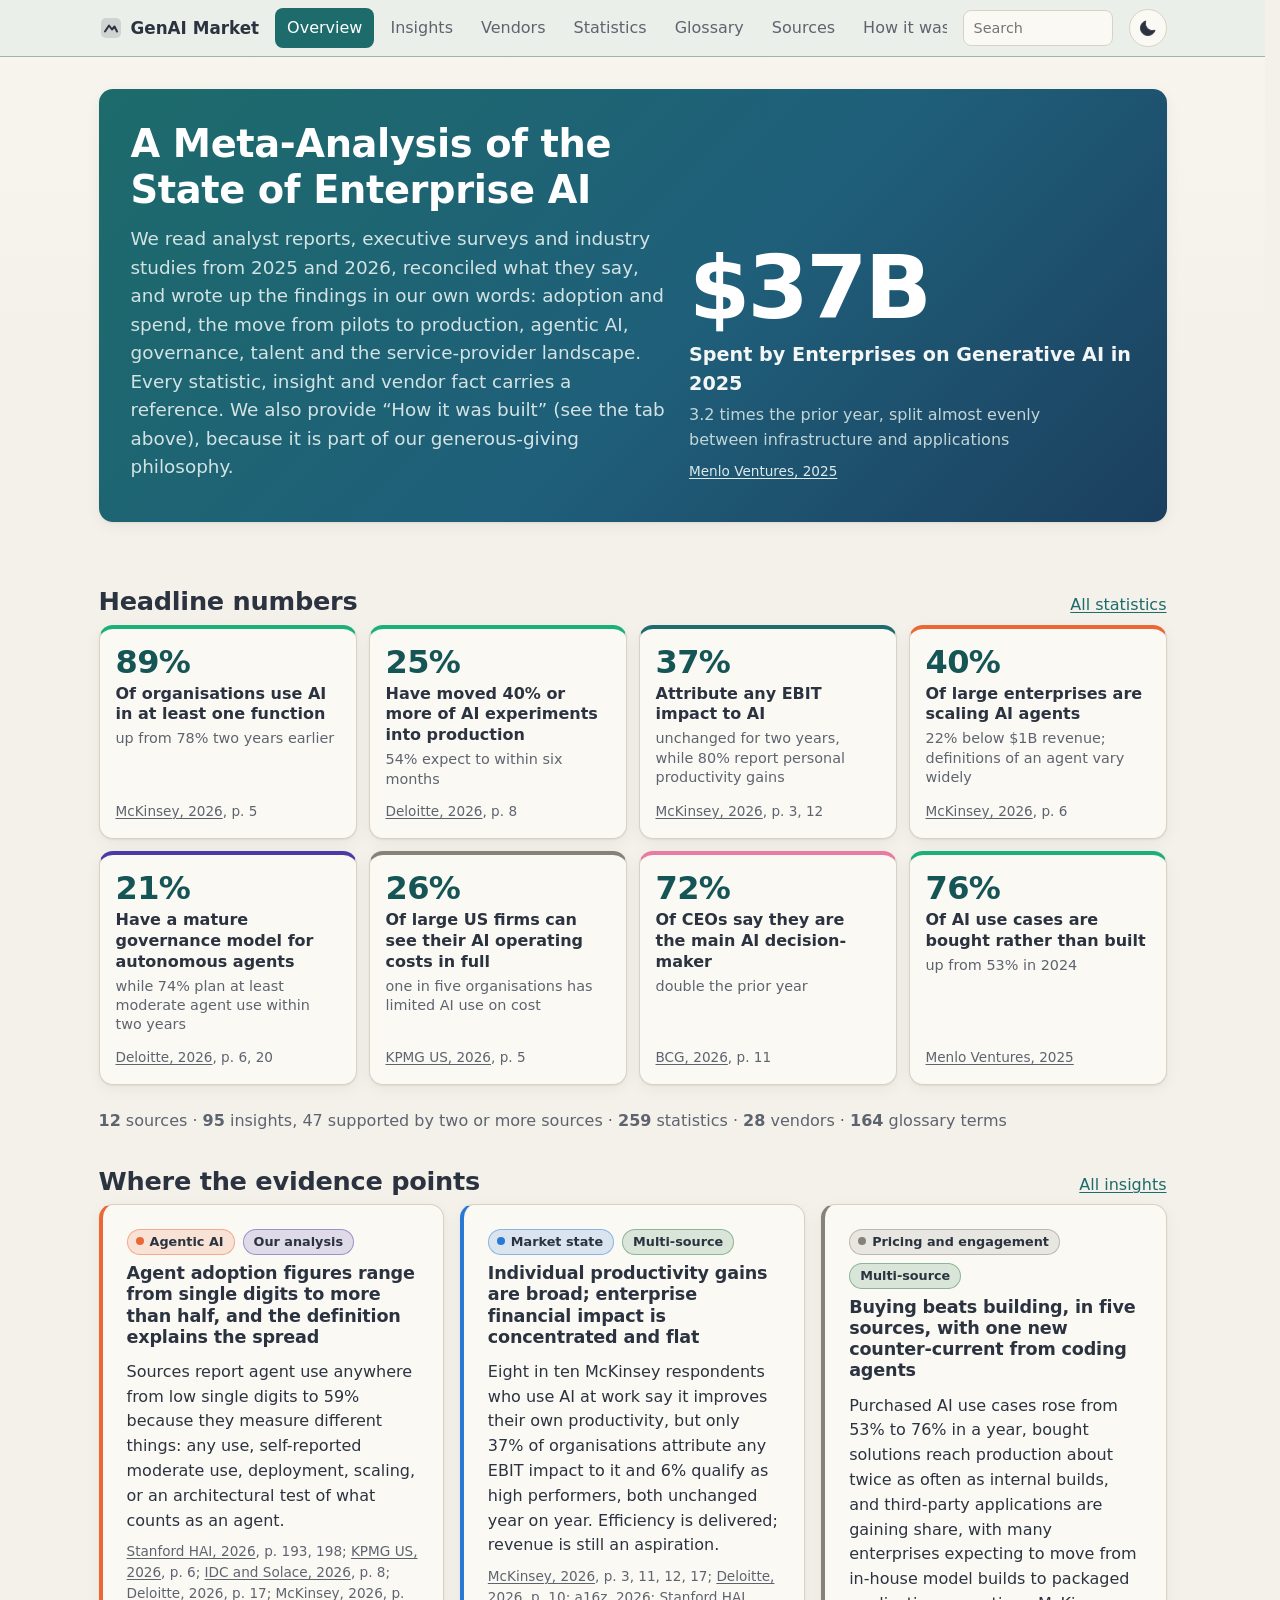
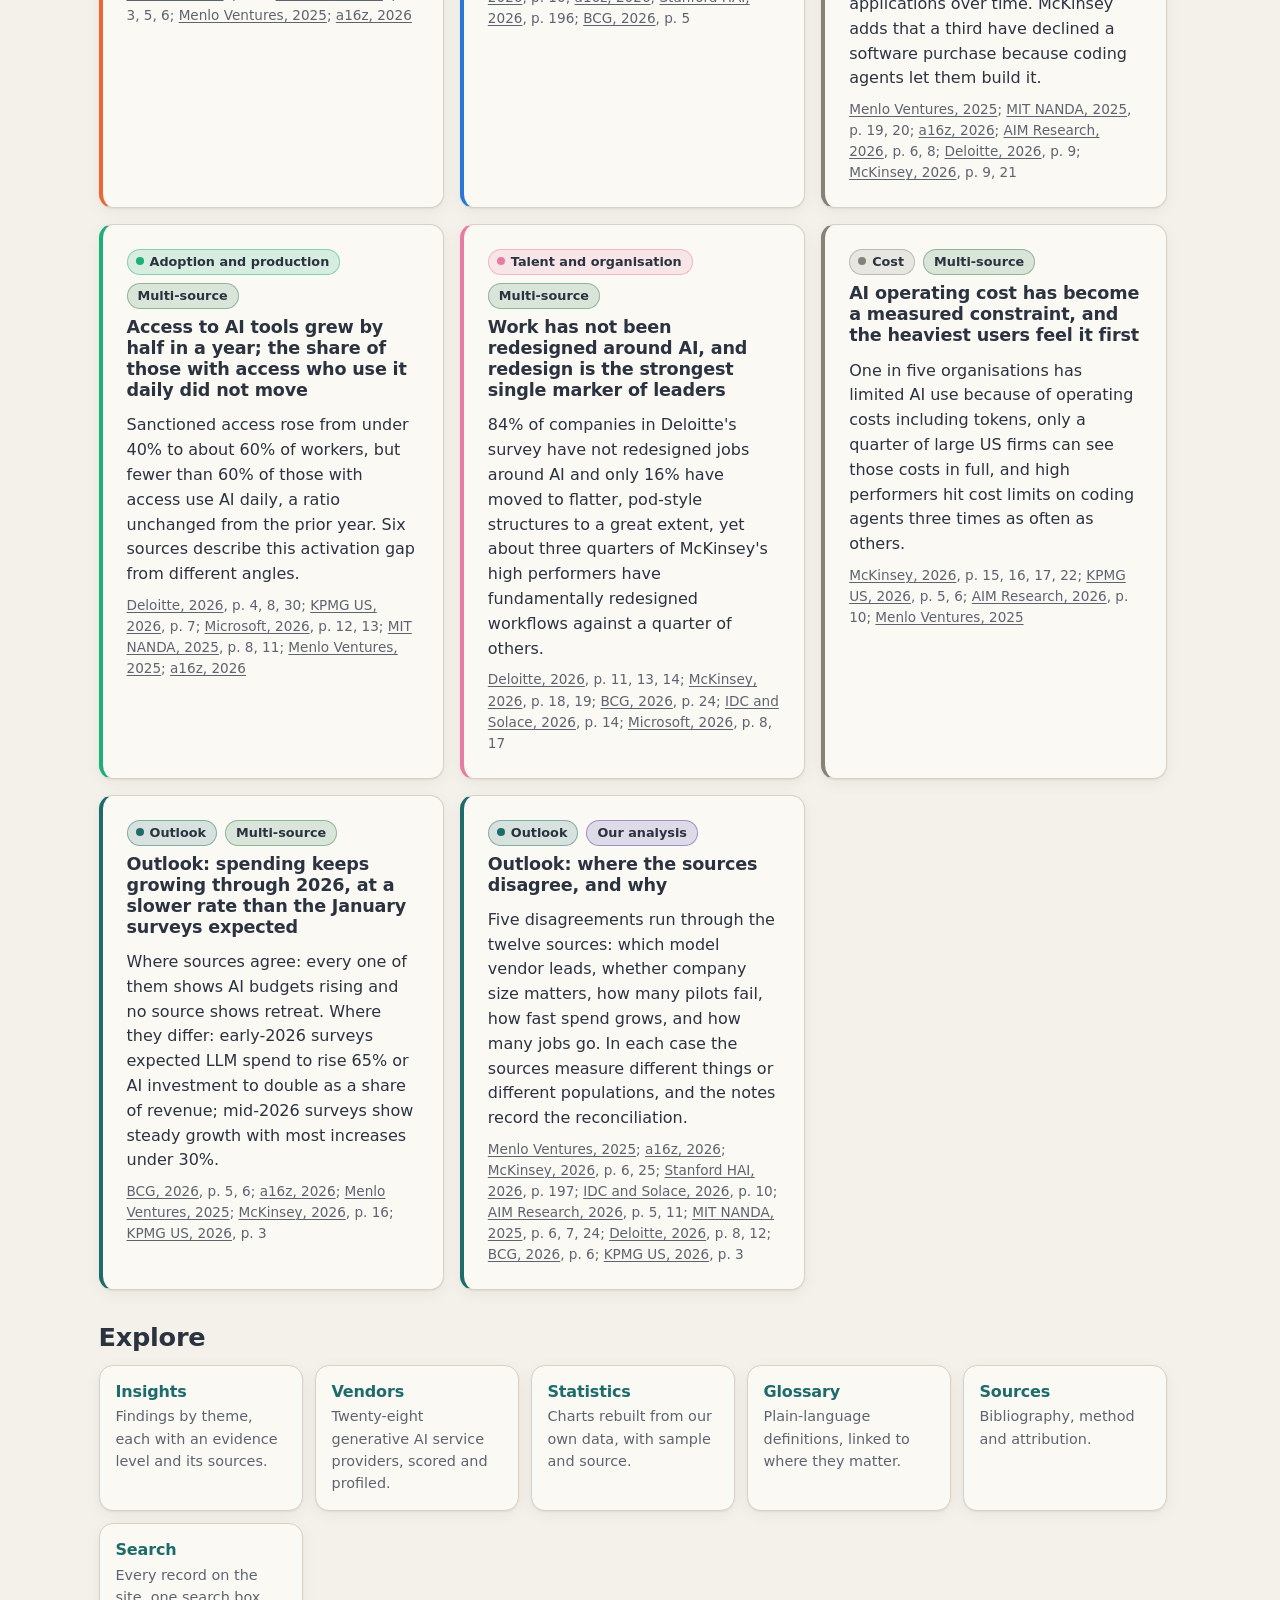
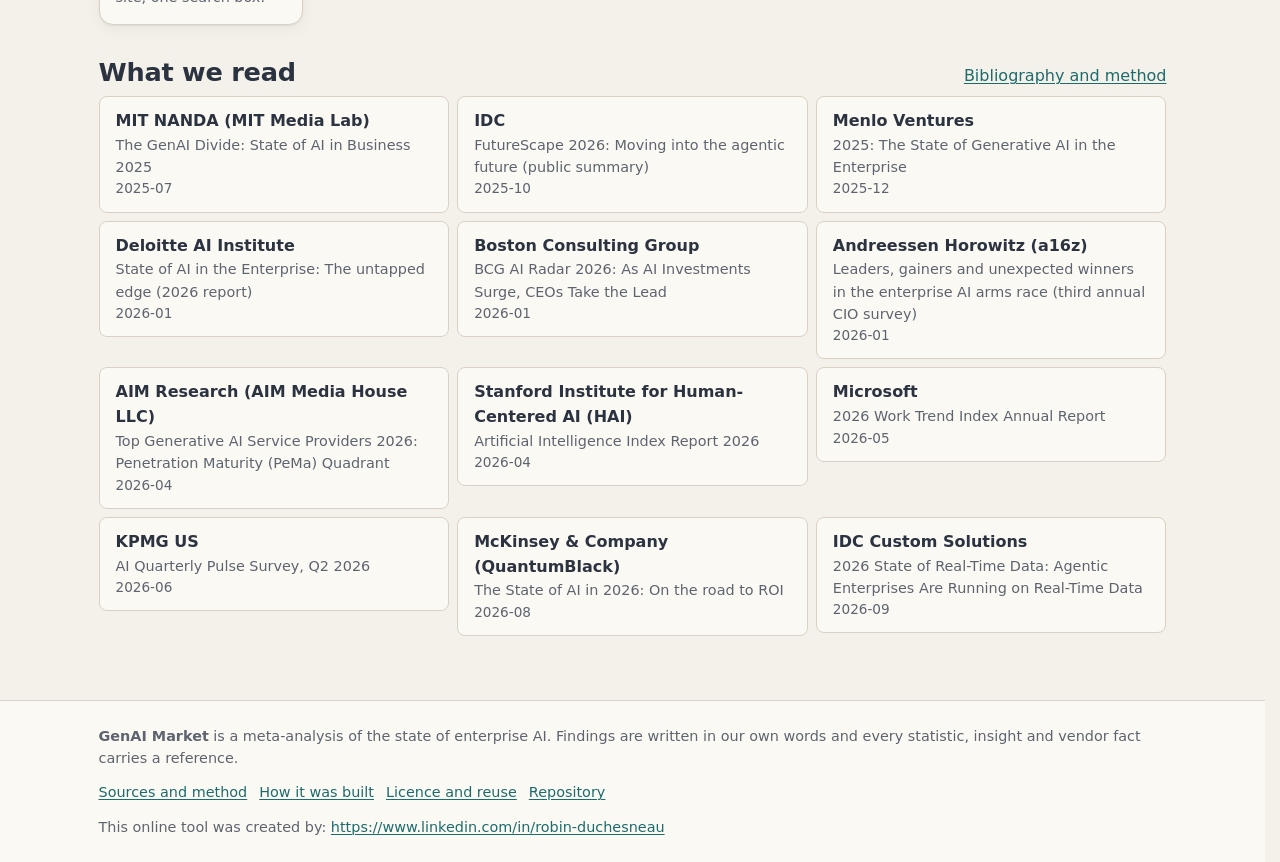
==== commit f2e12fe3: "Home: point readers to How it was built in the hero lead Co-Authored-By: Claude Opus 5 (1M context) " ====
--- a/site/index.html
+++ b/site/index.html
@@ -18,7 +18,7 @@
 <section class="hero" aria-labelledby="hero-heading">
   <div>
     <h1 id="hero-heading">A Meta-Analysis of the State of Enterprise AI</h1>
-    <p class="lead">We read analyst reports, executive surveys and industry studies from 2025 and 2026, reconciled what they say, and wrote up the findings in our own words: adoption and spend, the move from pilots to production, agentic AI, governance, talent and the service-provider landscape. Every statistic, insight and vendor fact carries a reference.</p>
+    <p class="lead">We read analyst reports, executive surveys and industry studies from 2025 and 2026, reconciled what they say, and wrote up the findings in our own words: adoption and spend, the move from pilots to production, agentic AI, governance, talent and the service-provider landscape. Every statistic, insight and vendor fact carries a reference. We also provide “How it was built” (see the tab above), because it is part of our generous-giving philosophy.</p>
   </div>
   <div id="hero" aria-live="polite"></div>
 </section>
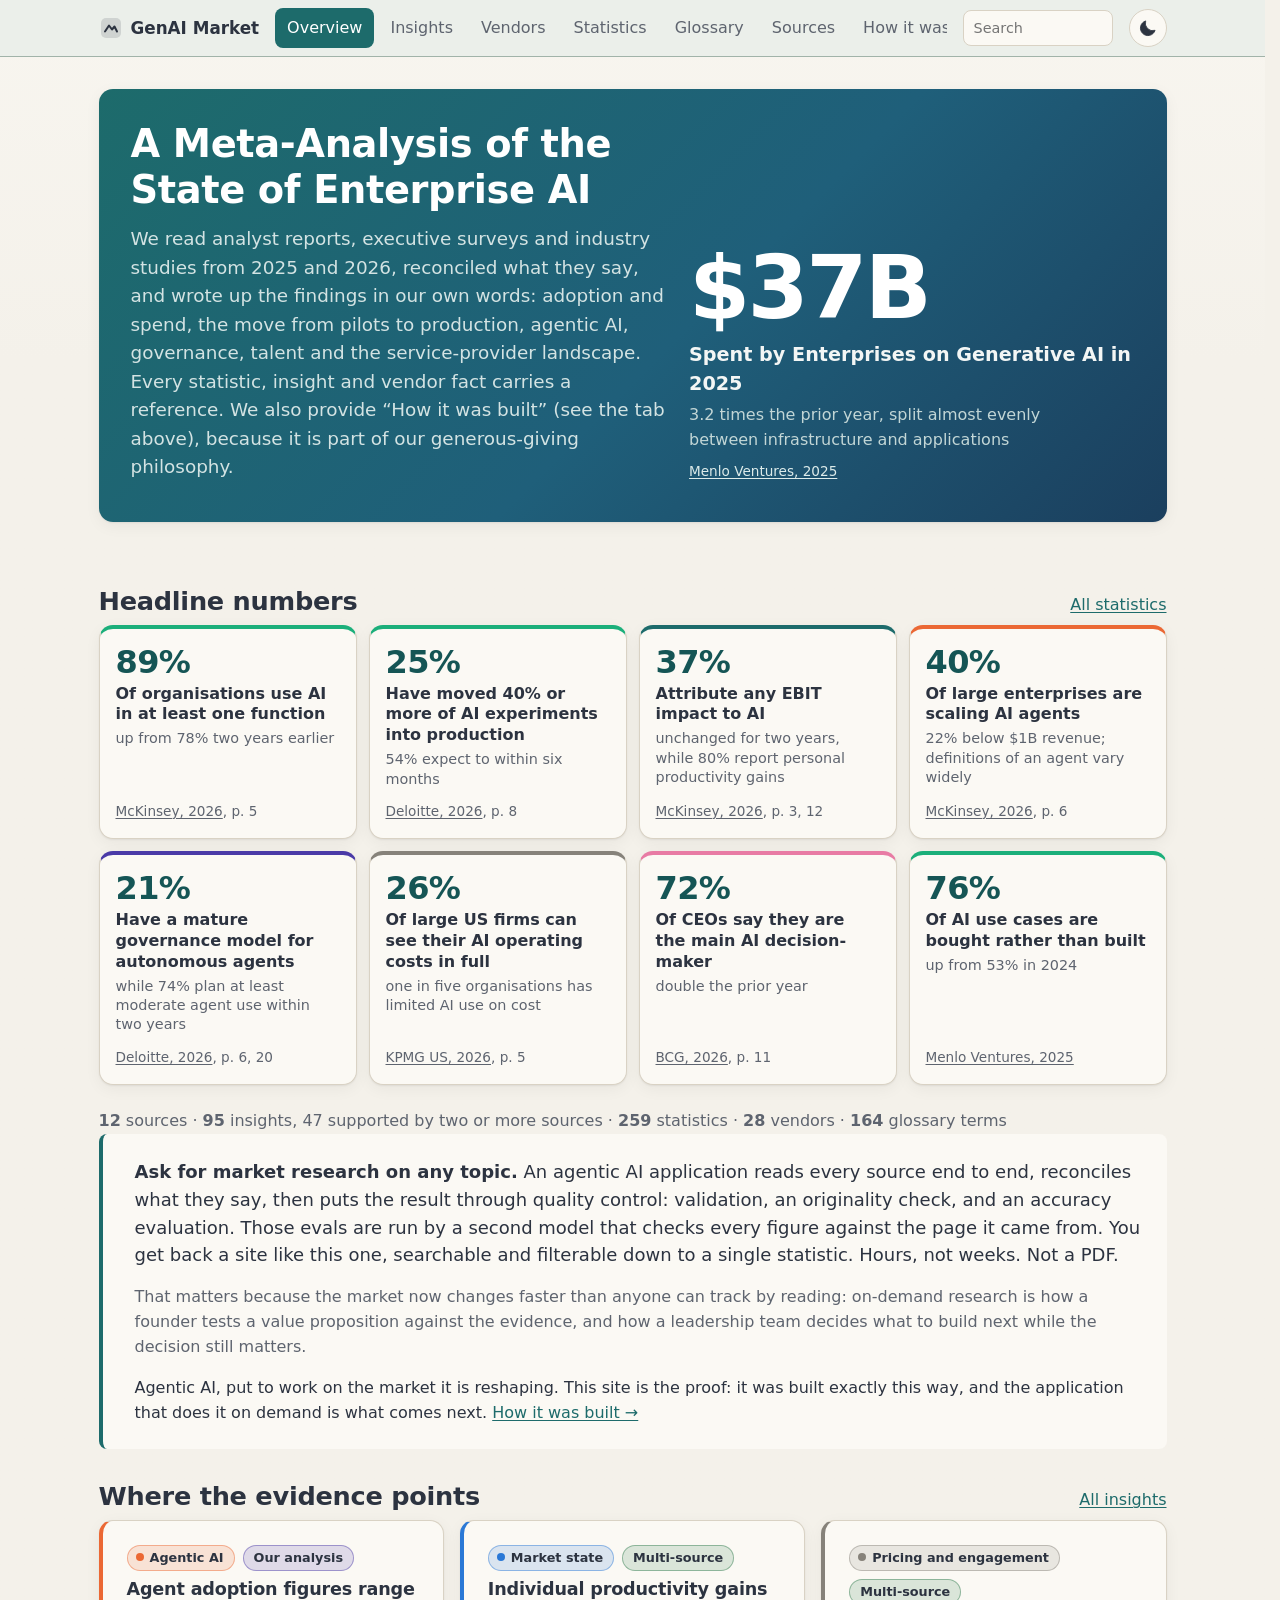
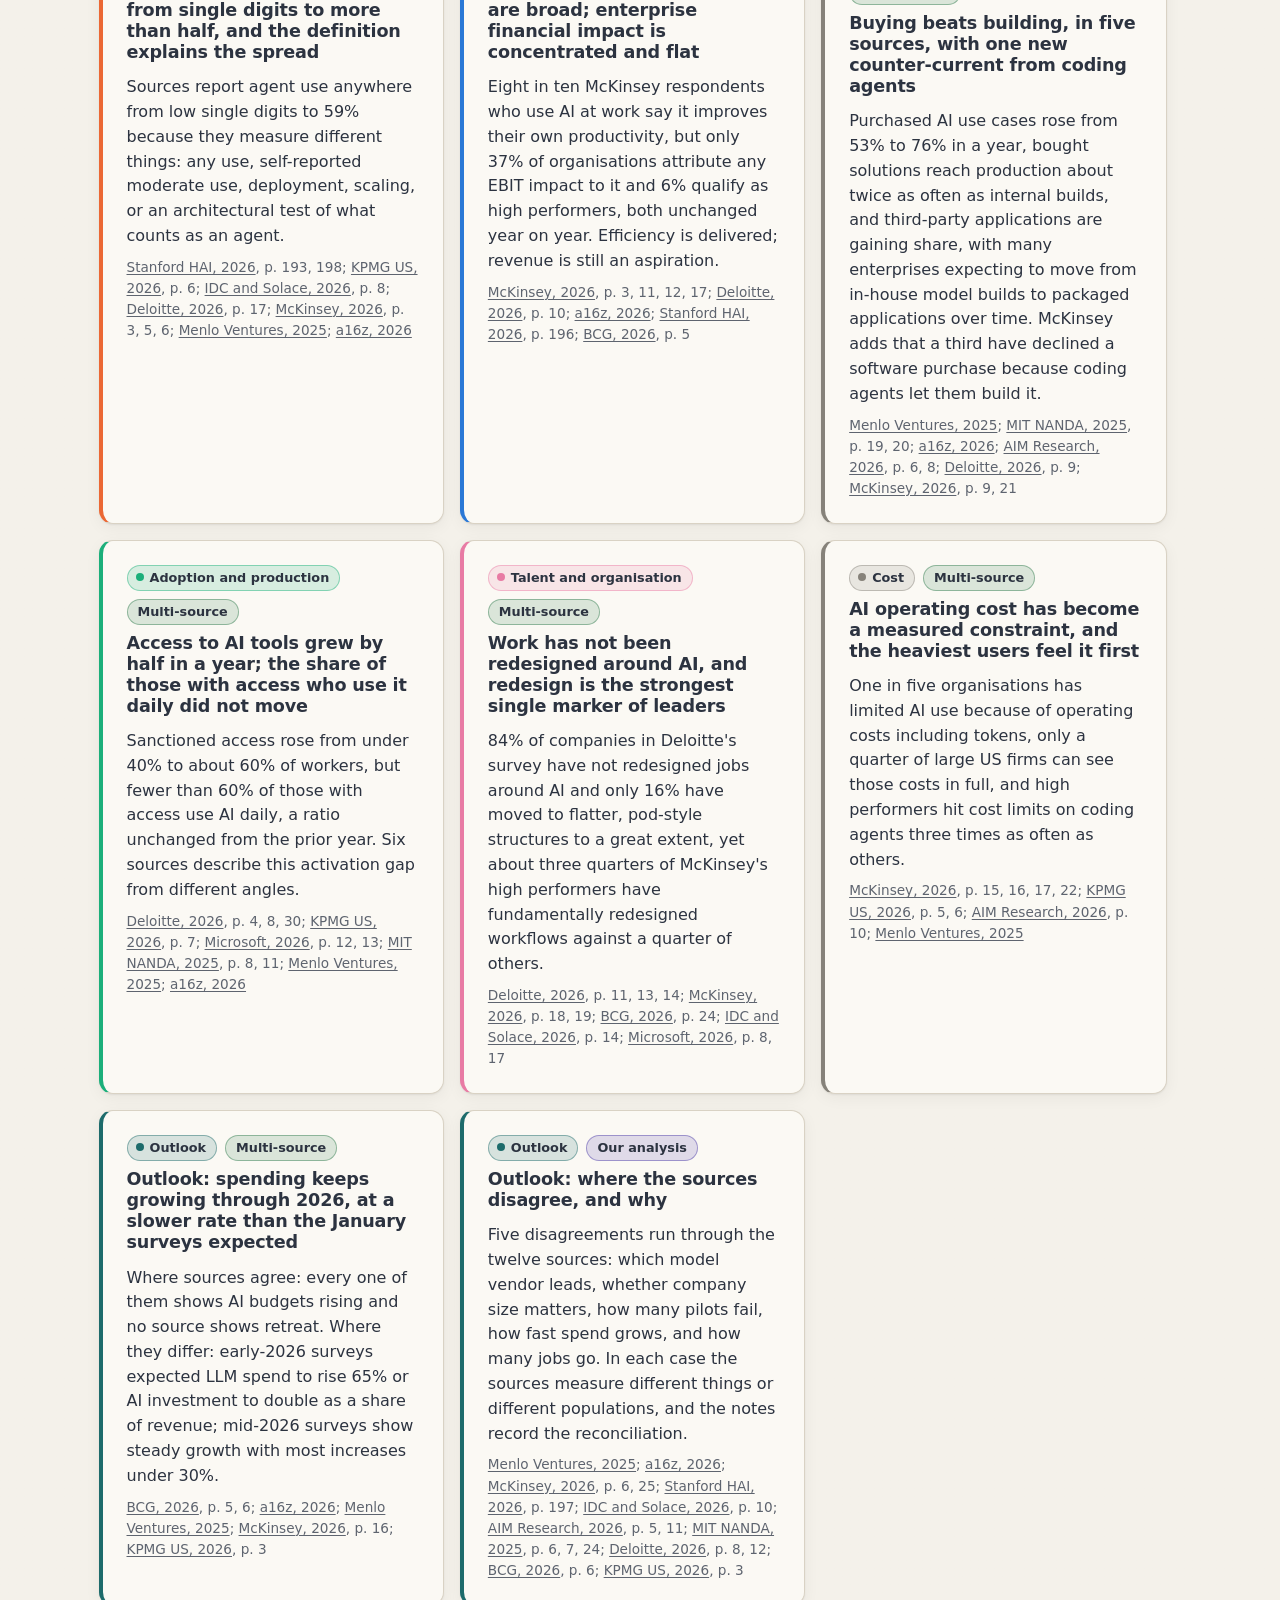
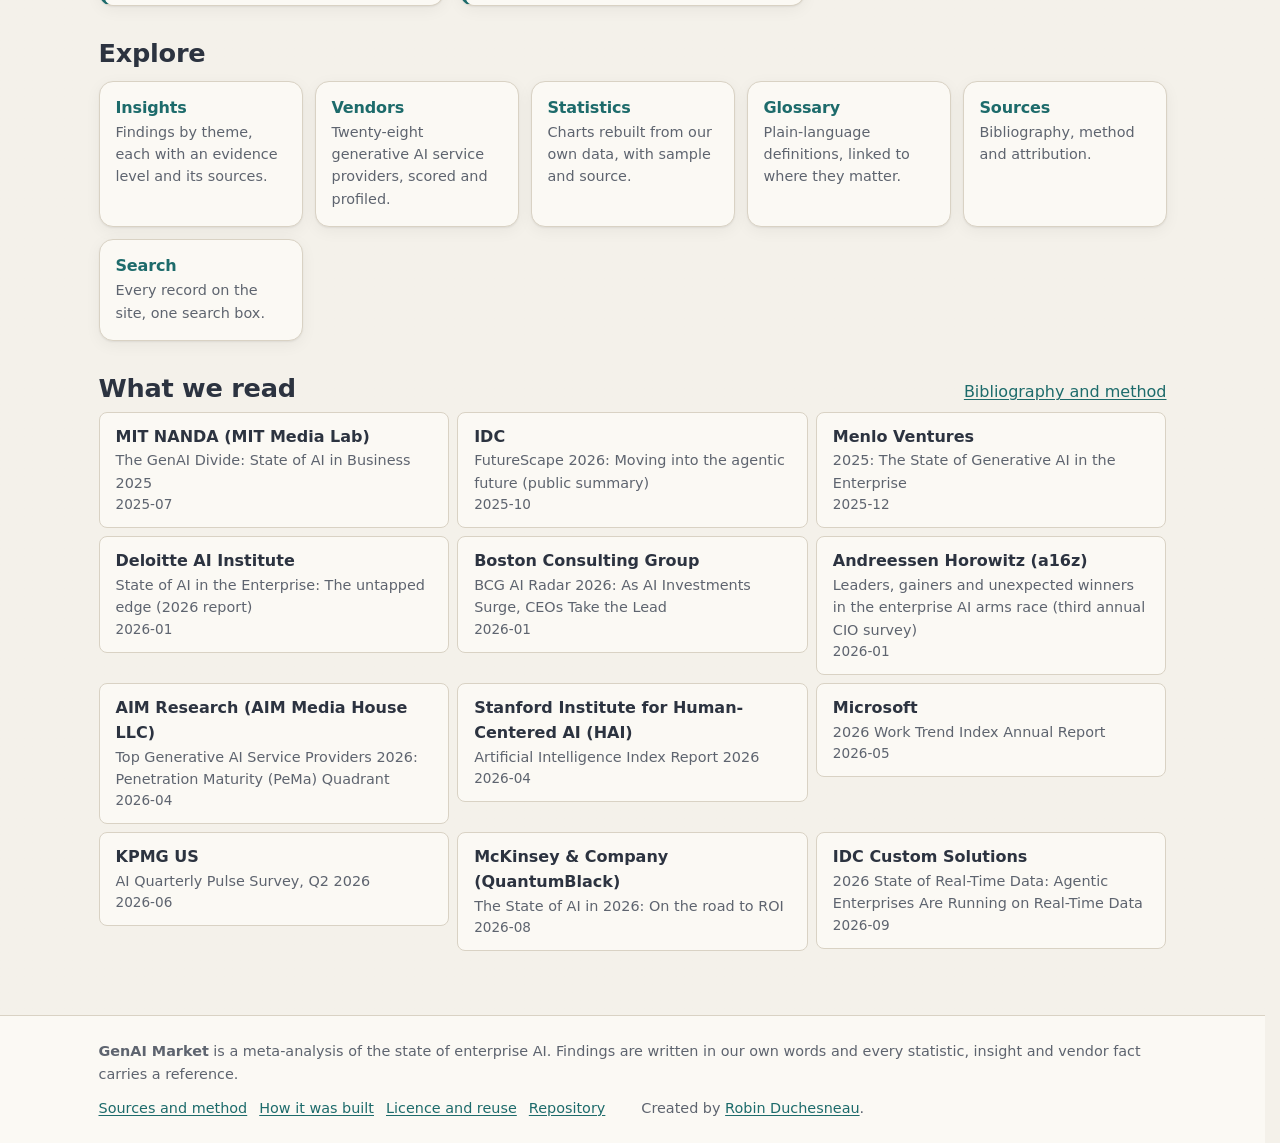
==== commit f0c54647: "Home and method pages: lead with the value proposition The site showed what the findings are and nev" ====
--- a/site/index.html
+++ b/site/index.html
@@ -32,6 +32,13 @@
   <p id="counts" class="counts"></p>
 </section>
 
+<section class="valueprop" aria-labelledby="vp-heading">
+  <h2 id="vp-heading" class="visually-hidden">What this is, and what it could do for you</h2>
+  <p class="vp-open"><strong>Ask for market research on any topic.</strong> An agentic AI application reads every source end to end, reconciles what they say, then puts the result through quality control: validation, an originality check, and an accuracy evaluation. Those evals are run by a second model that checks every figure against the page it came from. You get back a site like this one, searchable and filterable down to a single statistic. Hours, not weeks. Not a PDF.</p>
+  <p class="vp-why">That matters because the market now changes faster than anyone can track by reading: on-demand research is how a founder tests a value proposition against the evidence, and how a leadership team decides what to build next while the decision still matters.</p>
+  <p>Agentic AI, put to work on the market it is reshaping. This site is the proof: it was built exactly this way, and the application that does it on demand is what comes next. <a href="method.html">How it was built &rarr;</a></p>
+</section>
+
 <section aria-labelledby="insights-heading">
   <div class="section-head">
     <h2 id="insights-heading">Where the evidence points</h2>
--- a/site/css/site.css
+++ b/site/css/site.css
@@ -209,6 +209,21 @@
   box-shadow: var(--shadow);
 }
 .stack > * + * { margin-top: var(--space-4); }
+
+/* Value proposition block (home). Own voice, not a quotation: styled <p>s, no blockquote. */
+.valueprop {
+  border-left: 4px solid var(--accent);
+  background: var(--surface);
+  border-radius: var(--radius);
+  padding: var(--space-5) var(--space-5) var(--space-5) var(--space-6);
+}
+.valueprop > p { margin: 0; }
+.valueprop > p + p { margin-top: var(--space-4); }
+.valueprop .vp-open { font-size: 1.125rem; }
+.valueprop .vp-why { color: var(--muted); }
+@media (max-width: 600px) {
+  .valueprop { padding: var(--space-4); padding-left: var(--space-4); }
+}
 
 a.card { display: block; color: inherit; text-decoration: none; }
 a.card:hover { border-color: var(--accent); }
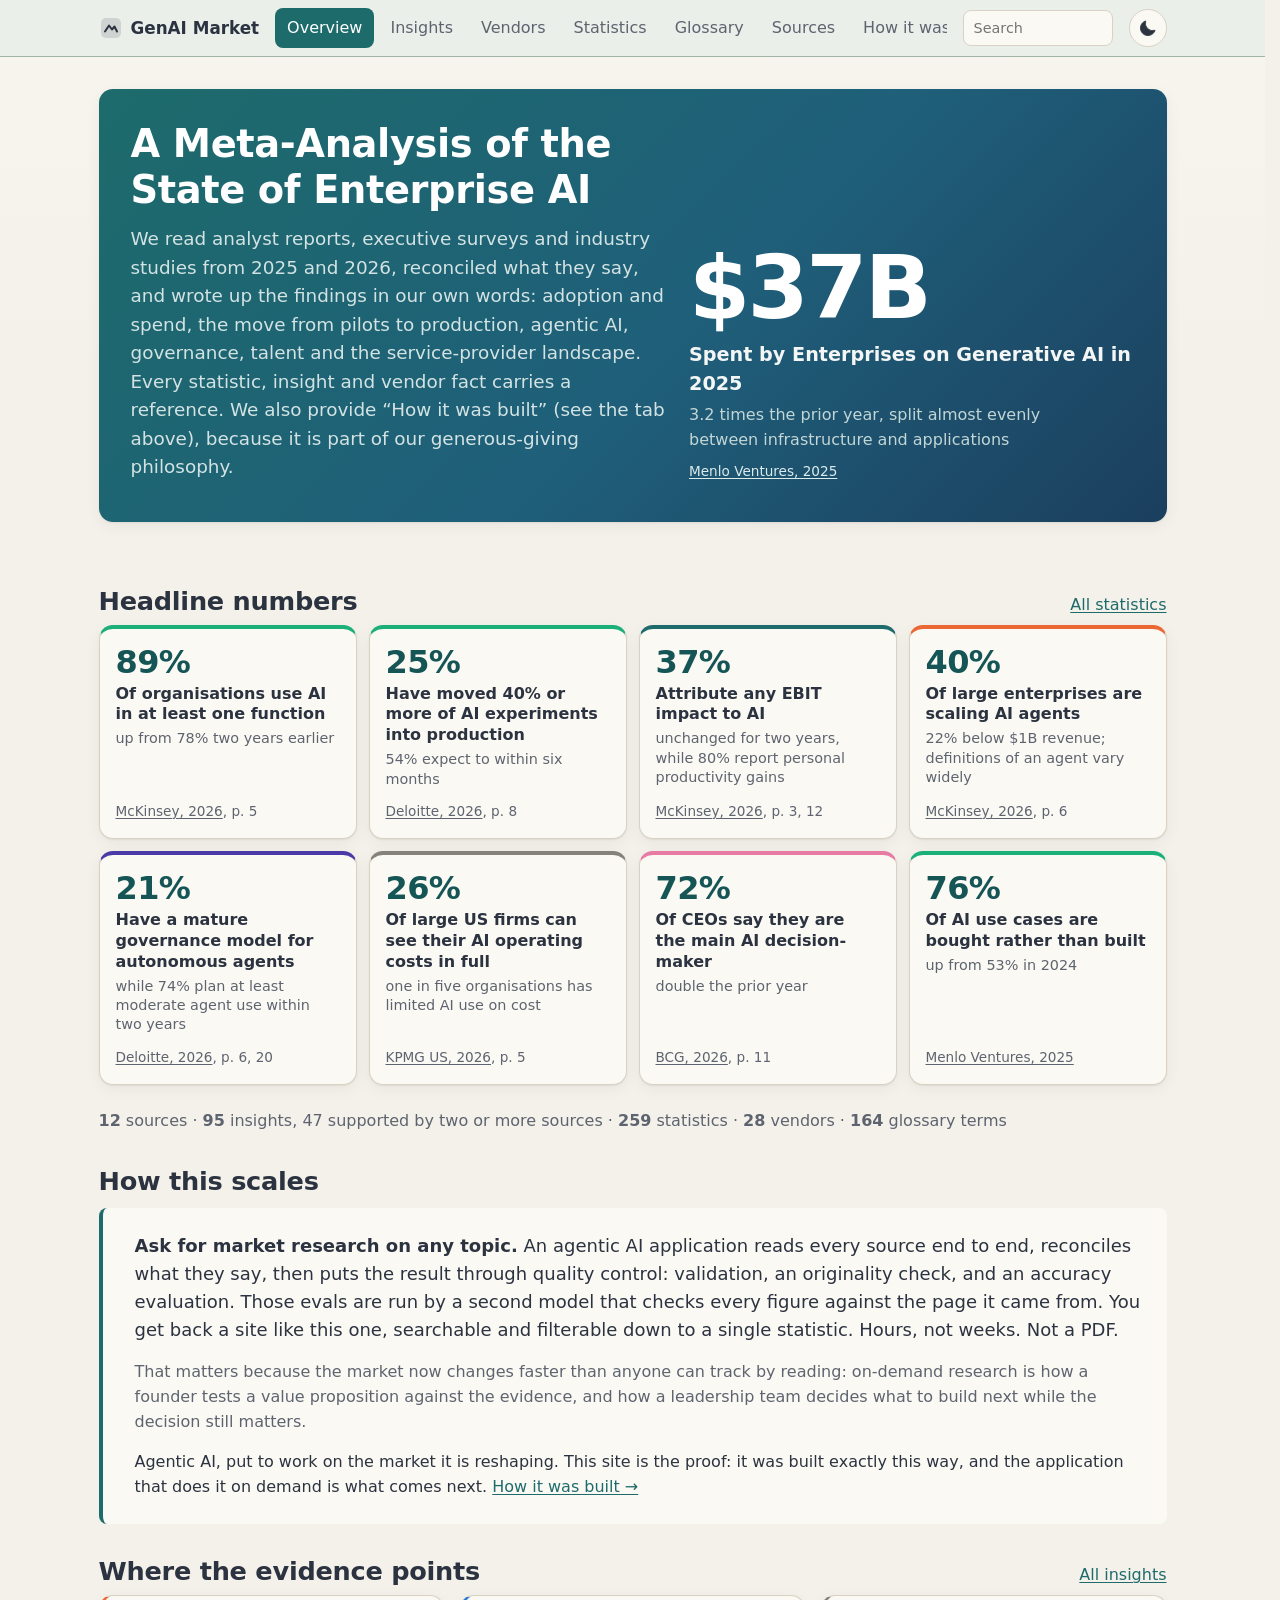
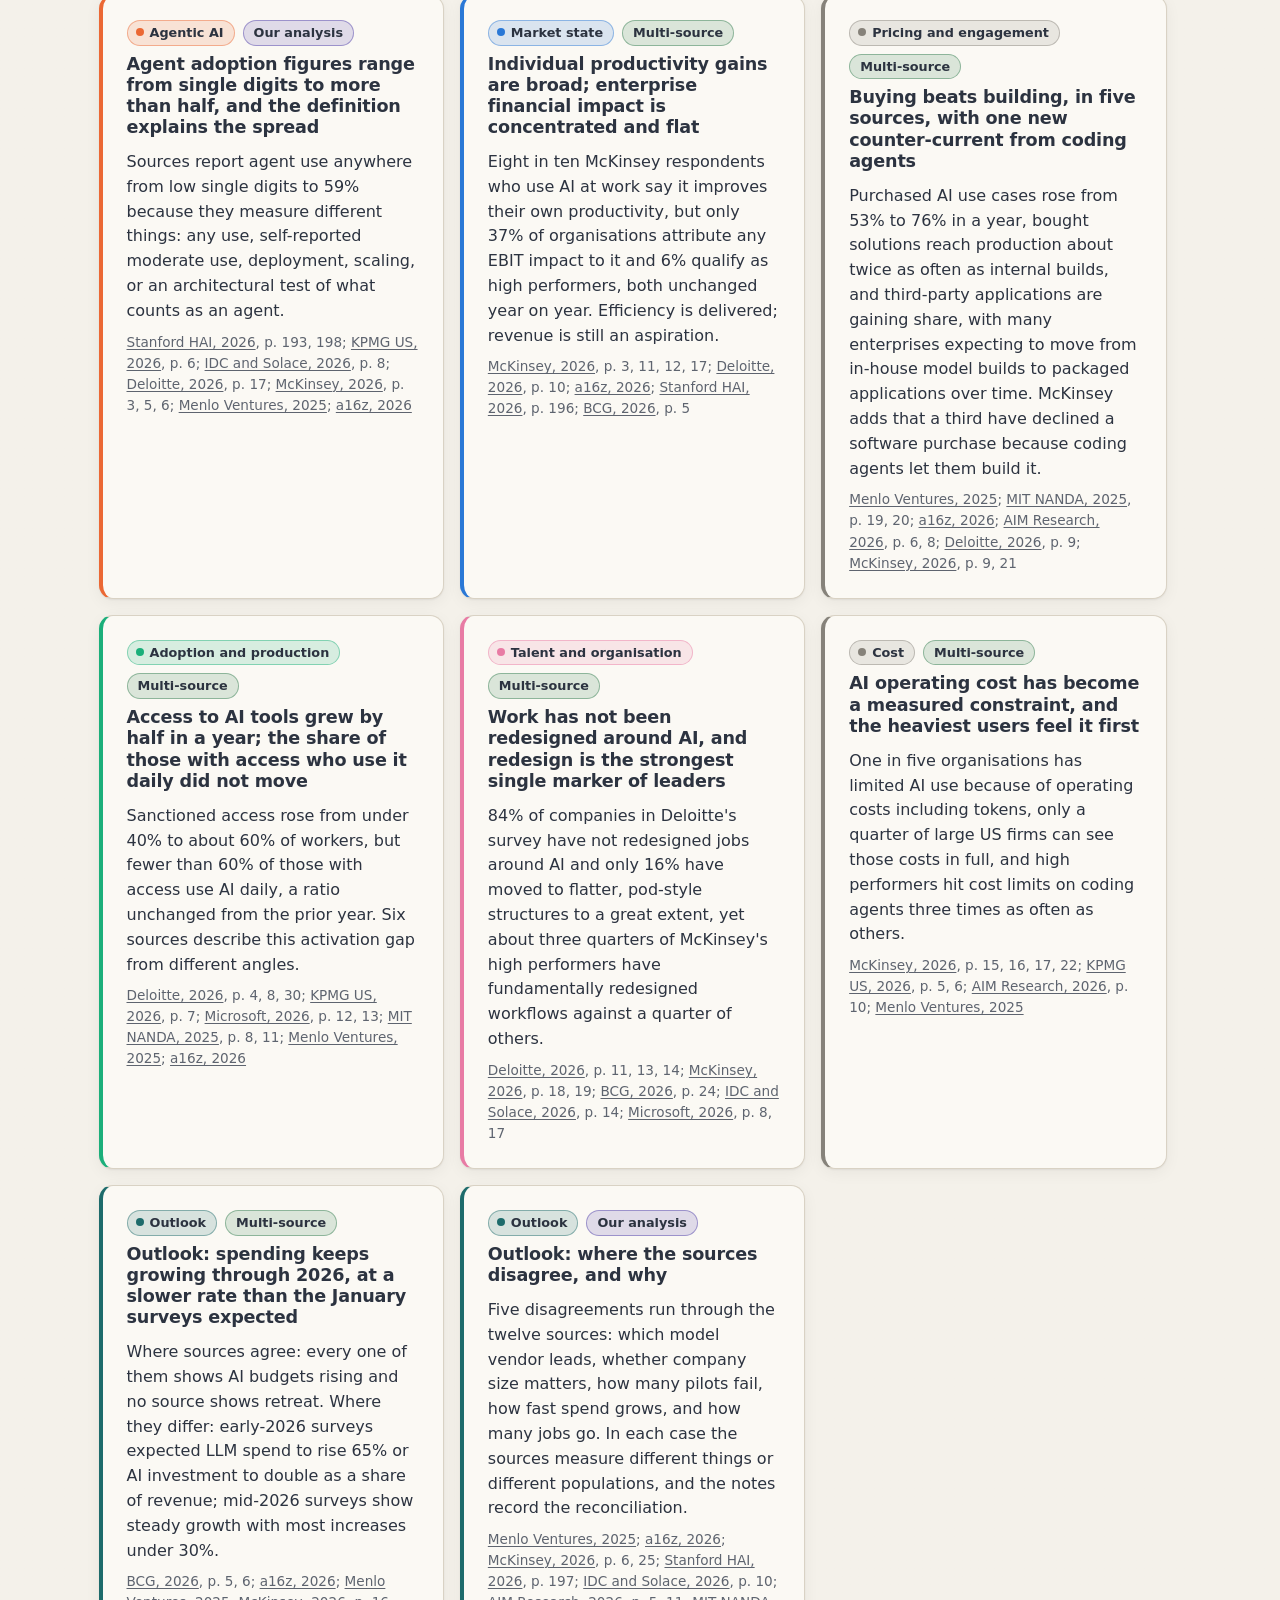
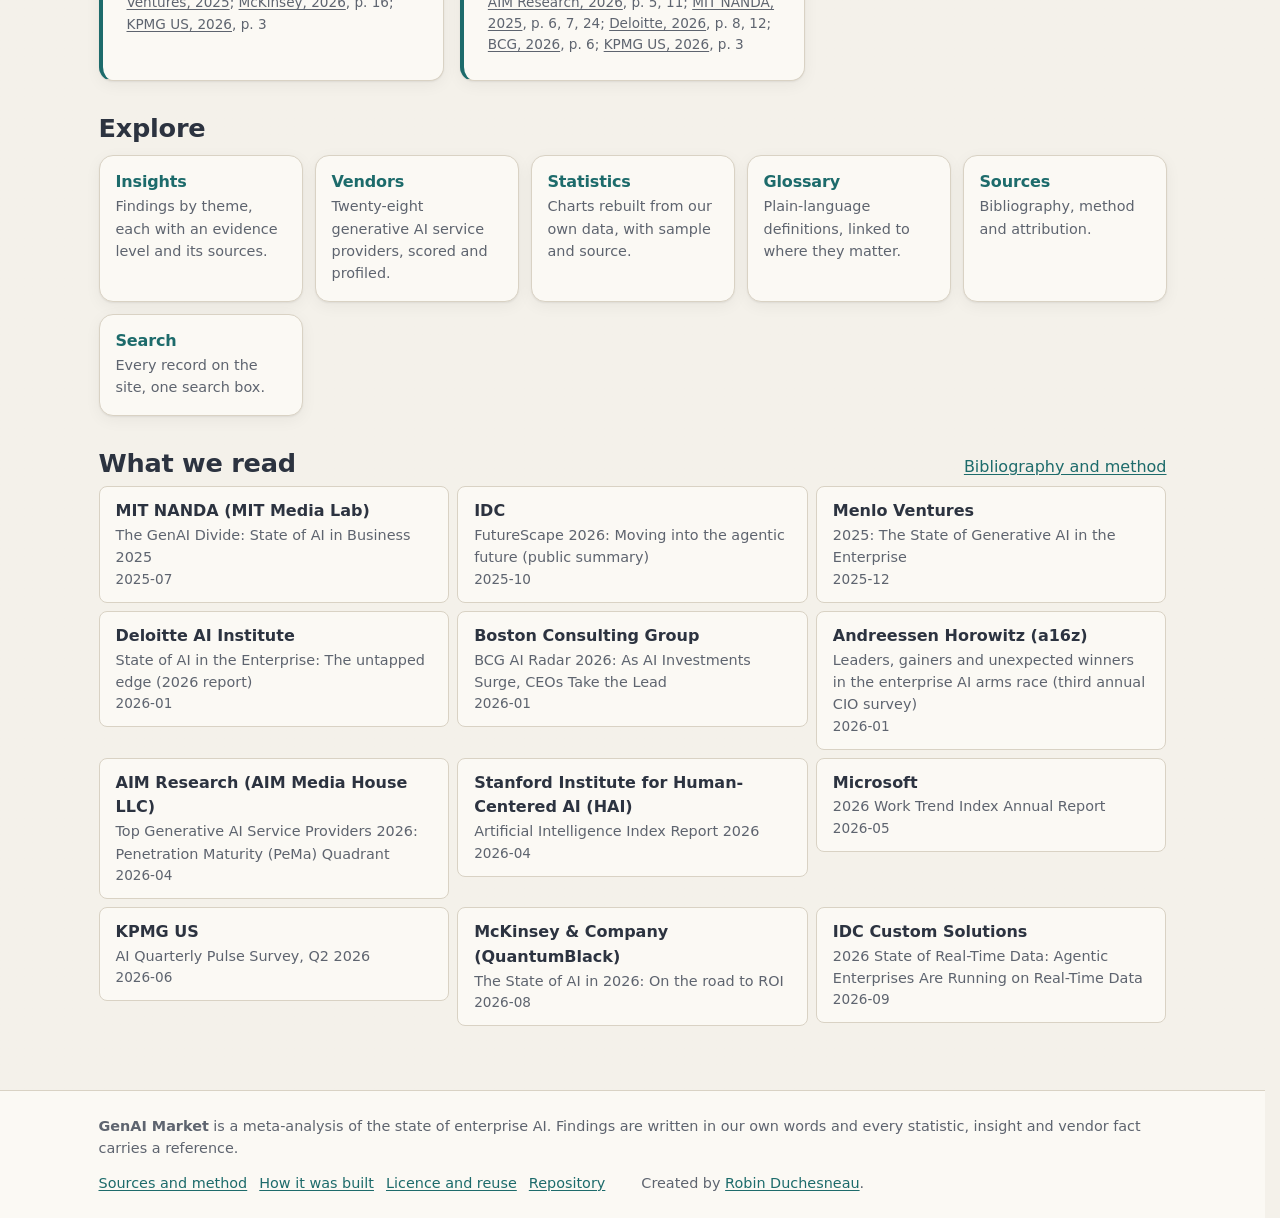
==== commit 147c2988: "Home: give the value proposition its own section, "How this scales" The block carried a visually hid" ====
--- a/site/index.html
+++ b/site/index.html
@@ -32,11 +32,13 @@
   <p id="counts" class="counts"></p>
 </section>
 
-<section class="valueprop" aria-labelledby="vp-heading">
-  <h2 id="vp-heading" class="visually-hidden">What this is, and what it could do for you</h2>
-  <p class="vp-open"><strong>Ask for market research on any topic.</strong> An agentic AI application reads every source end to end, reconciles what they say, then puts the result through quality control: validation, an originality check, and an accuracy evaluation. Those evals are run by a second model that checks every figure against the page it came from. You get back a site like this one, searchable and filterable down to a single statistic. Hours, not weeks. Not a PDF.</p>
-  <p class="vp-why">That matters because the market now changes faster than anyone can track by reading: on-demand research is how a founder tests a value proposition against the evidence, and how a leadership team decides what to build next while the decision still matters.</p>
-  <p>Agentic AI, put to work on the market it is reshaping. This site is the proof: it was built exactly this way, and the application that does it on demand is what comes next. <a href="method.html">How it was built &rarr;</a></p>
+<section aria-labelledby="scale-heading">
+  <h2 id="scale-heading">How this scales</h2>
+  <div class="valueprop">
+    <p class="vp-open"><strong>Ask for market research on any topic.</strong> An agentic AI application reads every source end to end, reconciles what they say, then puts the result through quality control: validation, an originality check, and an accuracy evaluation. Those evals are run by a second model that checks every figure against the page it came from. You get back a site like this one, searchable and filterable down to a single statistic. Hours, not weeks. Not a PDF.</p>
+    <p class="vp-why">That matters because the market now changes faster than anyone can track by reading: on-demand research is how a founder tests a value proposition against the evidence, and how a leadership team decides what to build next while the decision still matters.</p>
+    <p>Agentic AI, put to work on the market it is reshaping. This site is the proof: it was built exactly this way, and the application that does it on demand is what comes next. <a href="method.html">How it was built &rarr;</a></p>
+  </div>
 </section>
 
 <section aria-labelledby="insights-heading">
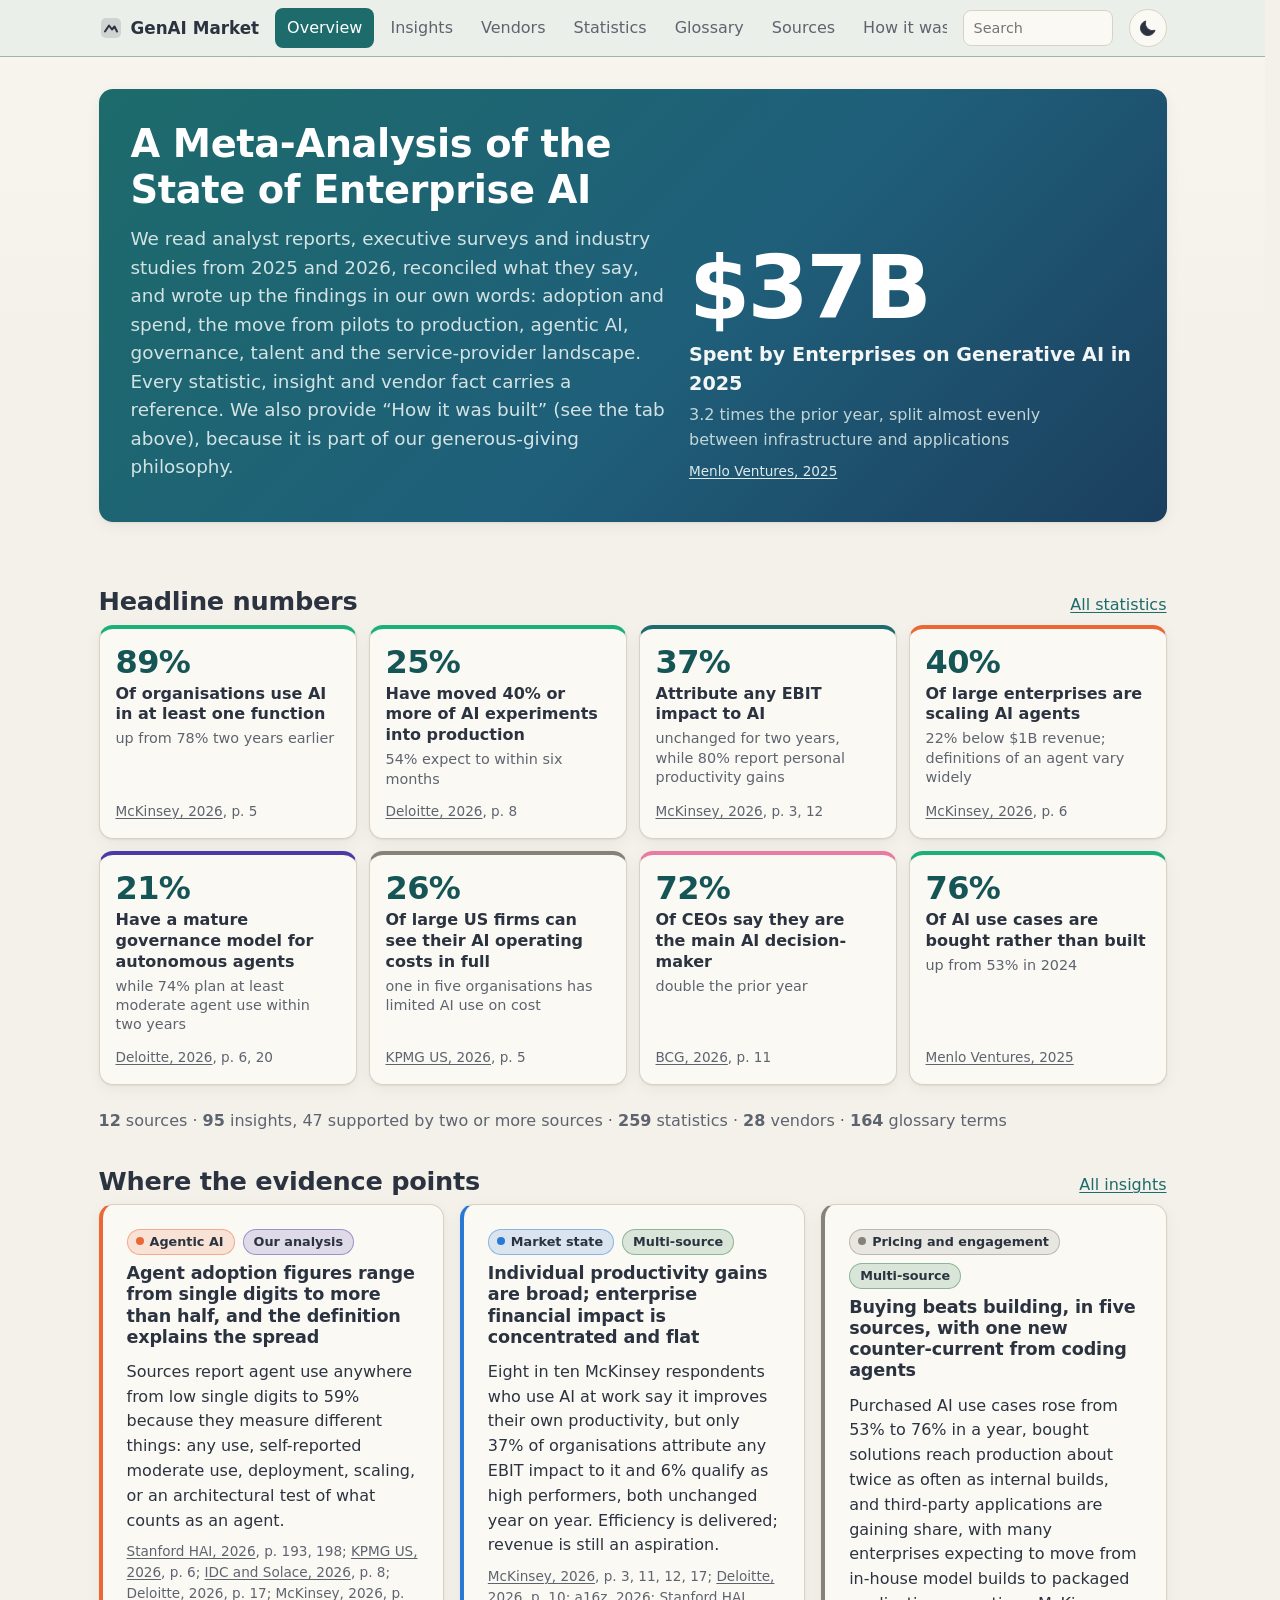
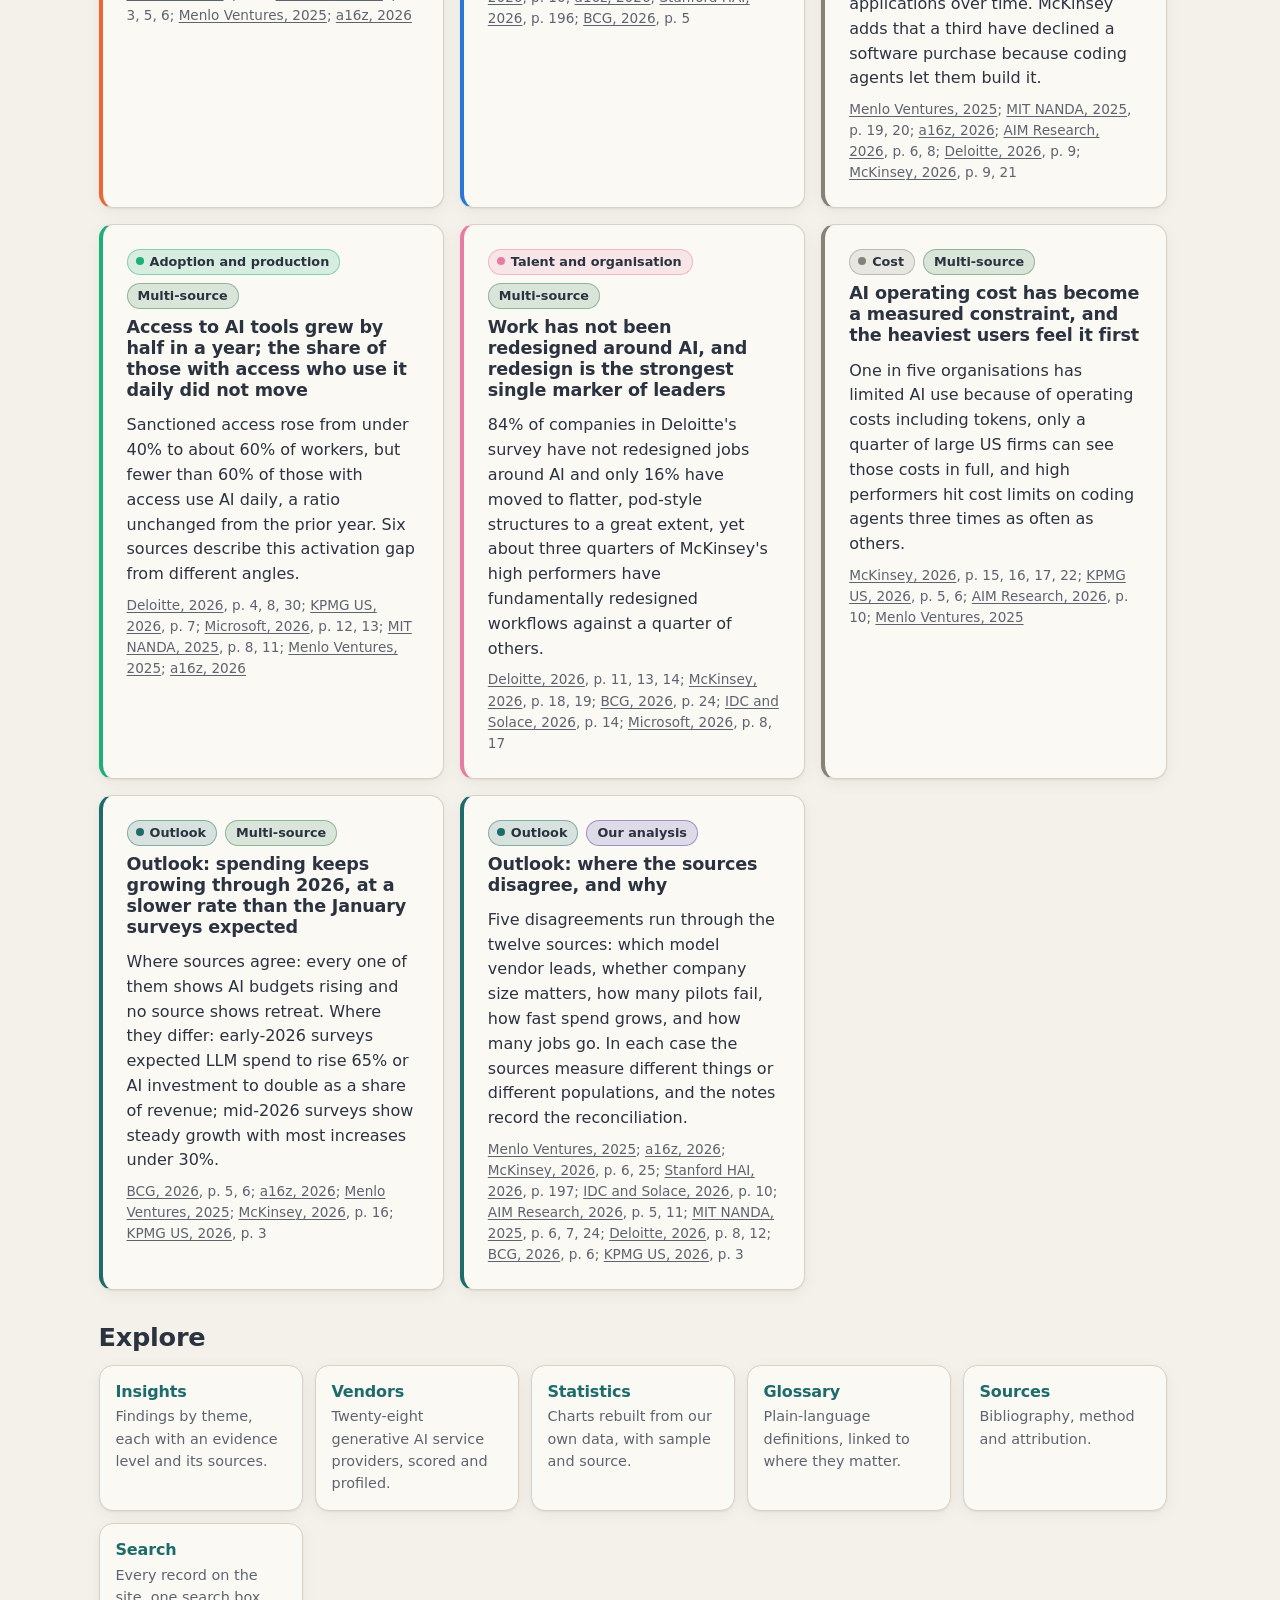
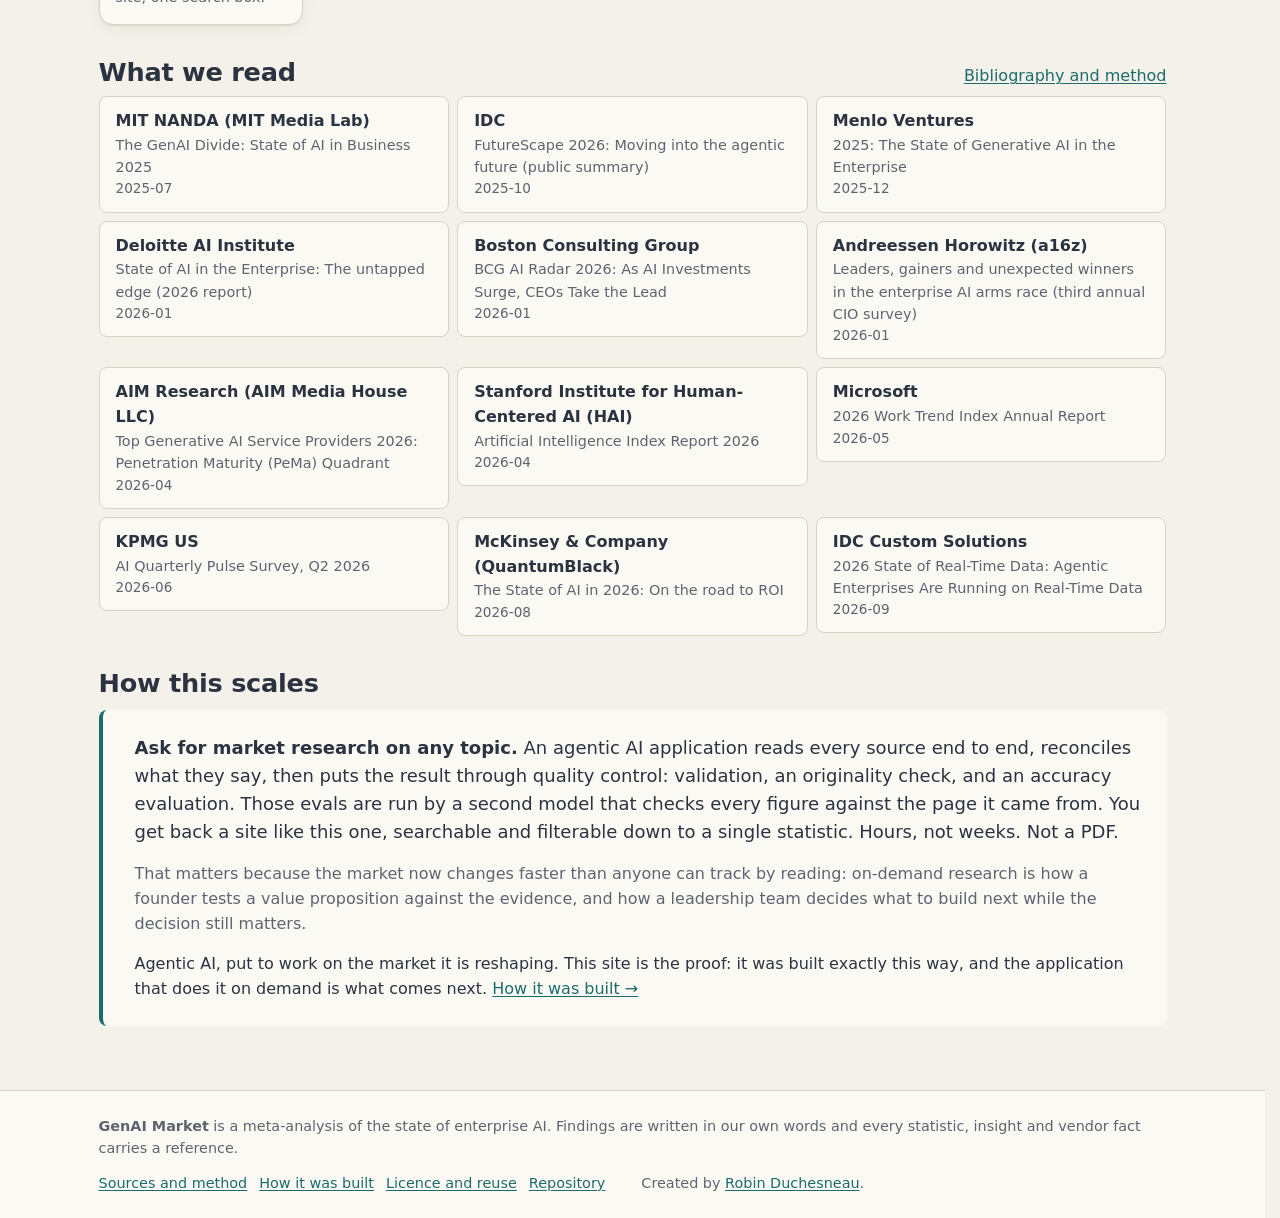
==== commit ca671000: "Home: move "How this scales" to the end of the page The offer now comes after the evidence rather th" ====
--- a/site/index.html
+++ b/site/index.html
@@ -32,15 +32,6 @@
   <p id="counts" class="counts"></p>
 </section>
 
-<section aria-labelledby="scale-heading">
-  <h2 id="scale-heading">How this scales</h2>
-  <div class="valueprop">
-    <p class="vp-open"><strong>Ask for market research on any topic.</strong> An agentic AI application reads every source end to end, reconciles what they say, then puts the result through quality control: validation, an originality check, and an accuracy evaluation. Those evals are run by a second model that checks every figure against the page it came from. You get back a site like this one, searchable and filterable down to a single statistic. Hours, not weeks. Not a PDF.</p>
-    <p class="vp-why">That matters because the market now changes faster than anyone can track by reading: on-demand research is how a founder tests a value proposition against the evidence, and how a leadership team decides what to build next while the decision still matters.</p>
-    <p>Agentic AI, put to work on the market it is reshaping. This site is the proof: it was built exactly this way, and the application that does it on demand is what comes next. <a href="method.html">How it was built &rarr;</a></p>
-  </div>
-</section>
-
 <section aria-labelledby="insights-heading">
   <div class="section-head">
     <h2 id="insights-heading">Where the evidence points</h2>
@@ -68,6 +59,15 @@
   </div>
   <ul id="sources-strip" class="sources-strip"></ul>
 </section>
+<section aria-labelledby="scale-heading">
+  <h2 id="scale-heading">How this scales</h2>
+  <div class="valueprop">
+    <p class="vp-open"><strong>Ask for market research on any topic.</strong> An agentic AI application reads every source end to end, reconciles what they say, then puts the result through quality control: validation, an originality check, and an accuracy evaluation. Those evals are run by a second model that checks every figure against the page it came from. You get back a site like this one, searchable and filterable down to a single statistic. Hours, not weeks. Not a PDF.</p>
+    <p class="vp-why">That matters because the market now changes faster than anyone can track by reading: on-demand research is how a founder tests a value proposition against the evidence, and how a leadership team decides what to build next while the decision still matters.</p>
+    <p>Agentic AI, put to work on the market it is reshaping. This site is the proof: it was built exactly this way, and the application that does it on demand is what comes next. <a href="method.html">How it was built &rarr;</a></p>
+  </div>
+</section>
+
 </main>
 <script src="js/home.js"></script>
 </body>
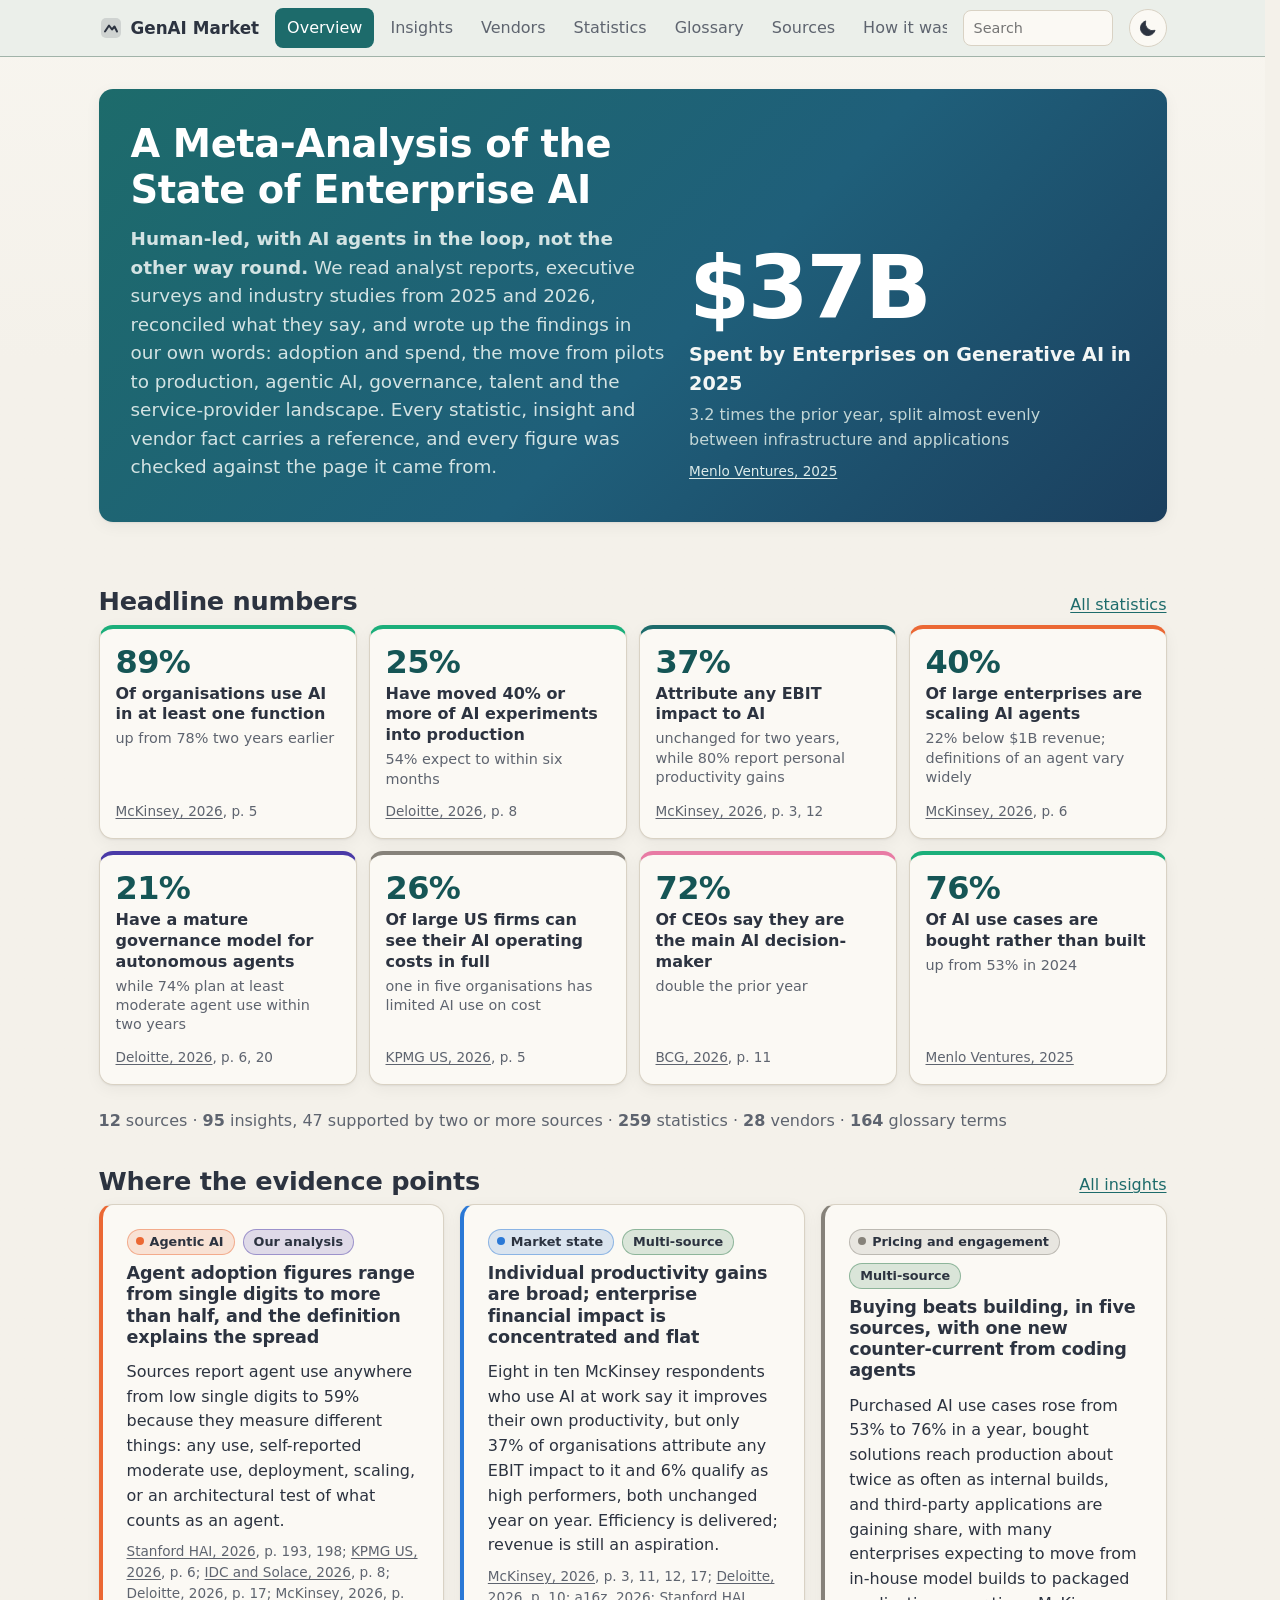
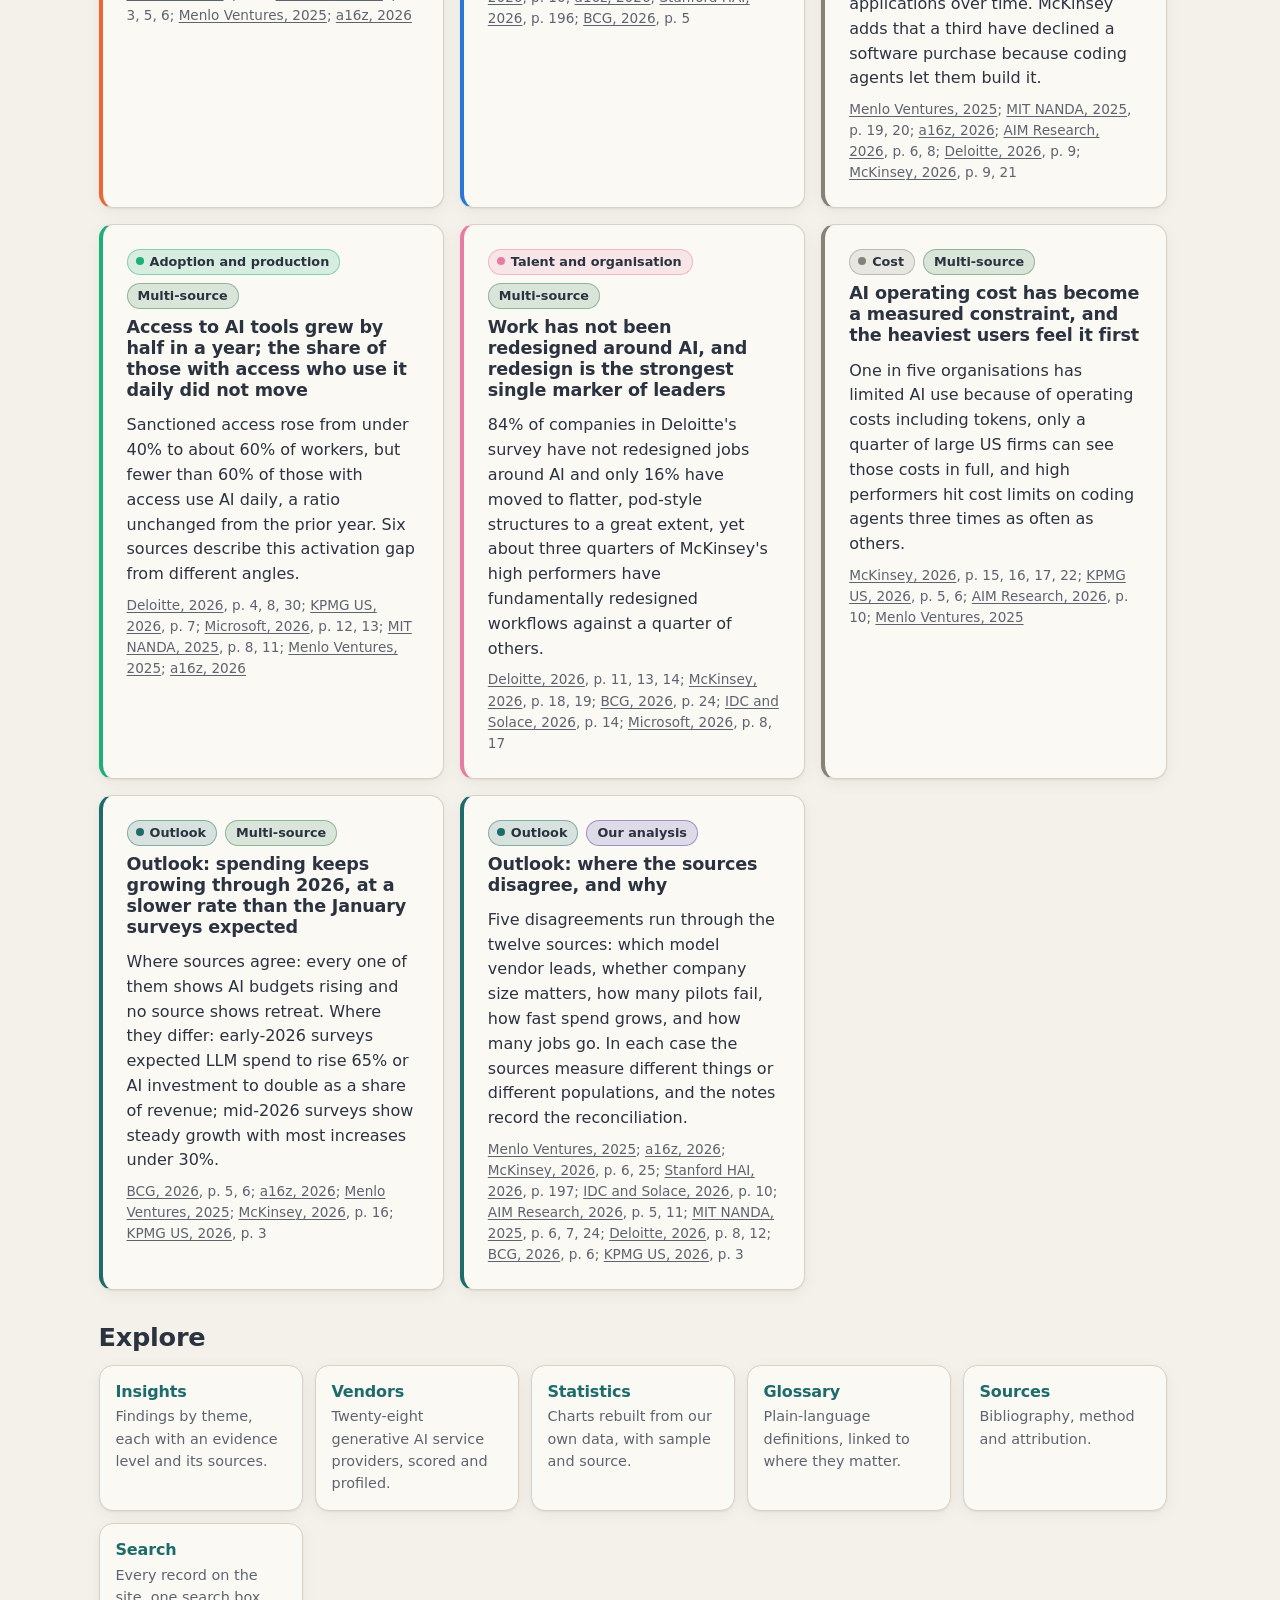
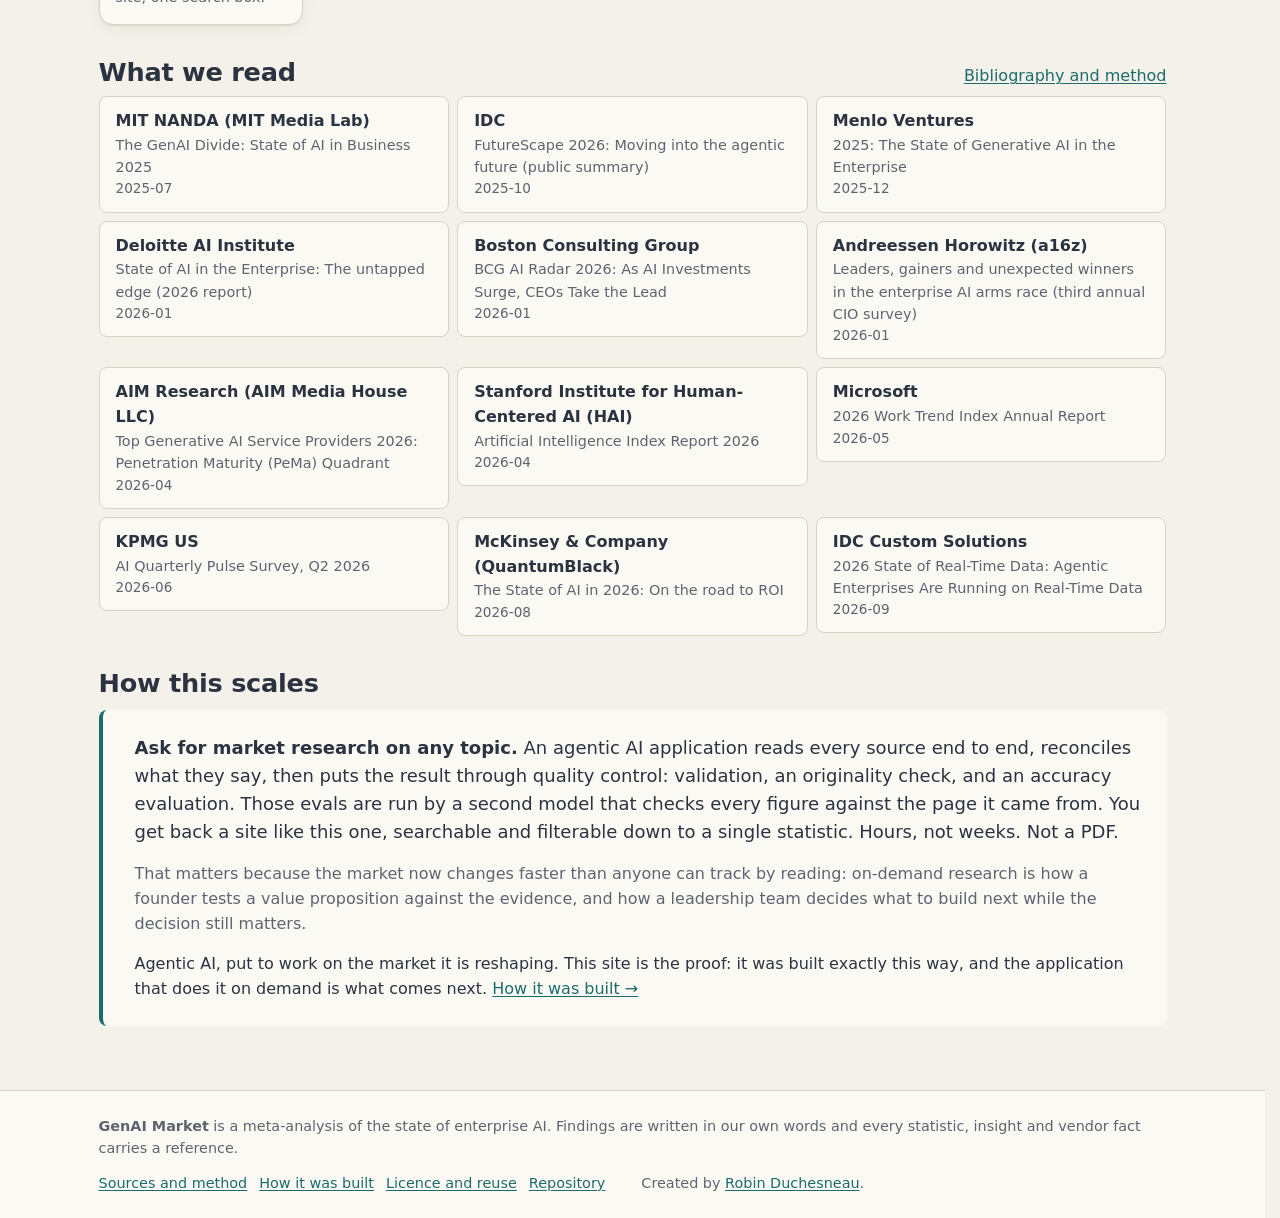
==== commit 32902f4e: "Home: say who "we" is in the hero "We" was the one imprecise word on a site whose product is precisi" ====
--- a/site/index.html
+++ b/site/index.html
@@ -18,7 +18,7 @@
 <section class="hero" aria-labelledby="hero-heading">
   <div>
     <h1 id="hero-heading">A Meta-Analysis of the State of Enterprise AI</h1>
-    <p class="lead">We read analyst reports, executive surveys and industry studies from 2025 and 2026, reconciled what they say, and wrote up the findings in our own words: adoption and spend, the move from pilots to production, agentic AI, governance, talent and the service-provider landscape. Every statistic, insight and vendor fact carries a reference. We also provide “How it was built” (see the tab above), because it is part of our generous-giving philosophy.</p>
+    <p class="lead"><strong>Human-led, with AI agents in the loop, not the other way round.</strong> We read analyst reports, executive surveys and industry studies from 2025 and 2026, reconciled what they say, and wrote up the findings in our own words: adoption and spend, the move from pilots to production, agentic AI, governance, talent and the service-provider landscape. Every statistic, insight and vendor fact carries a reference, and every figure was checked against the page it came from.</p>
   </div>
   <div id="hero" aria-live="polite"></div>
 </section>
